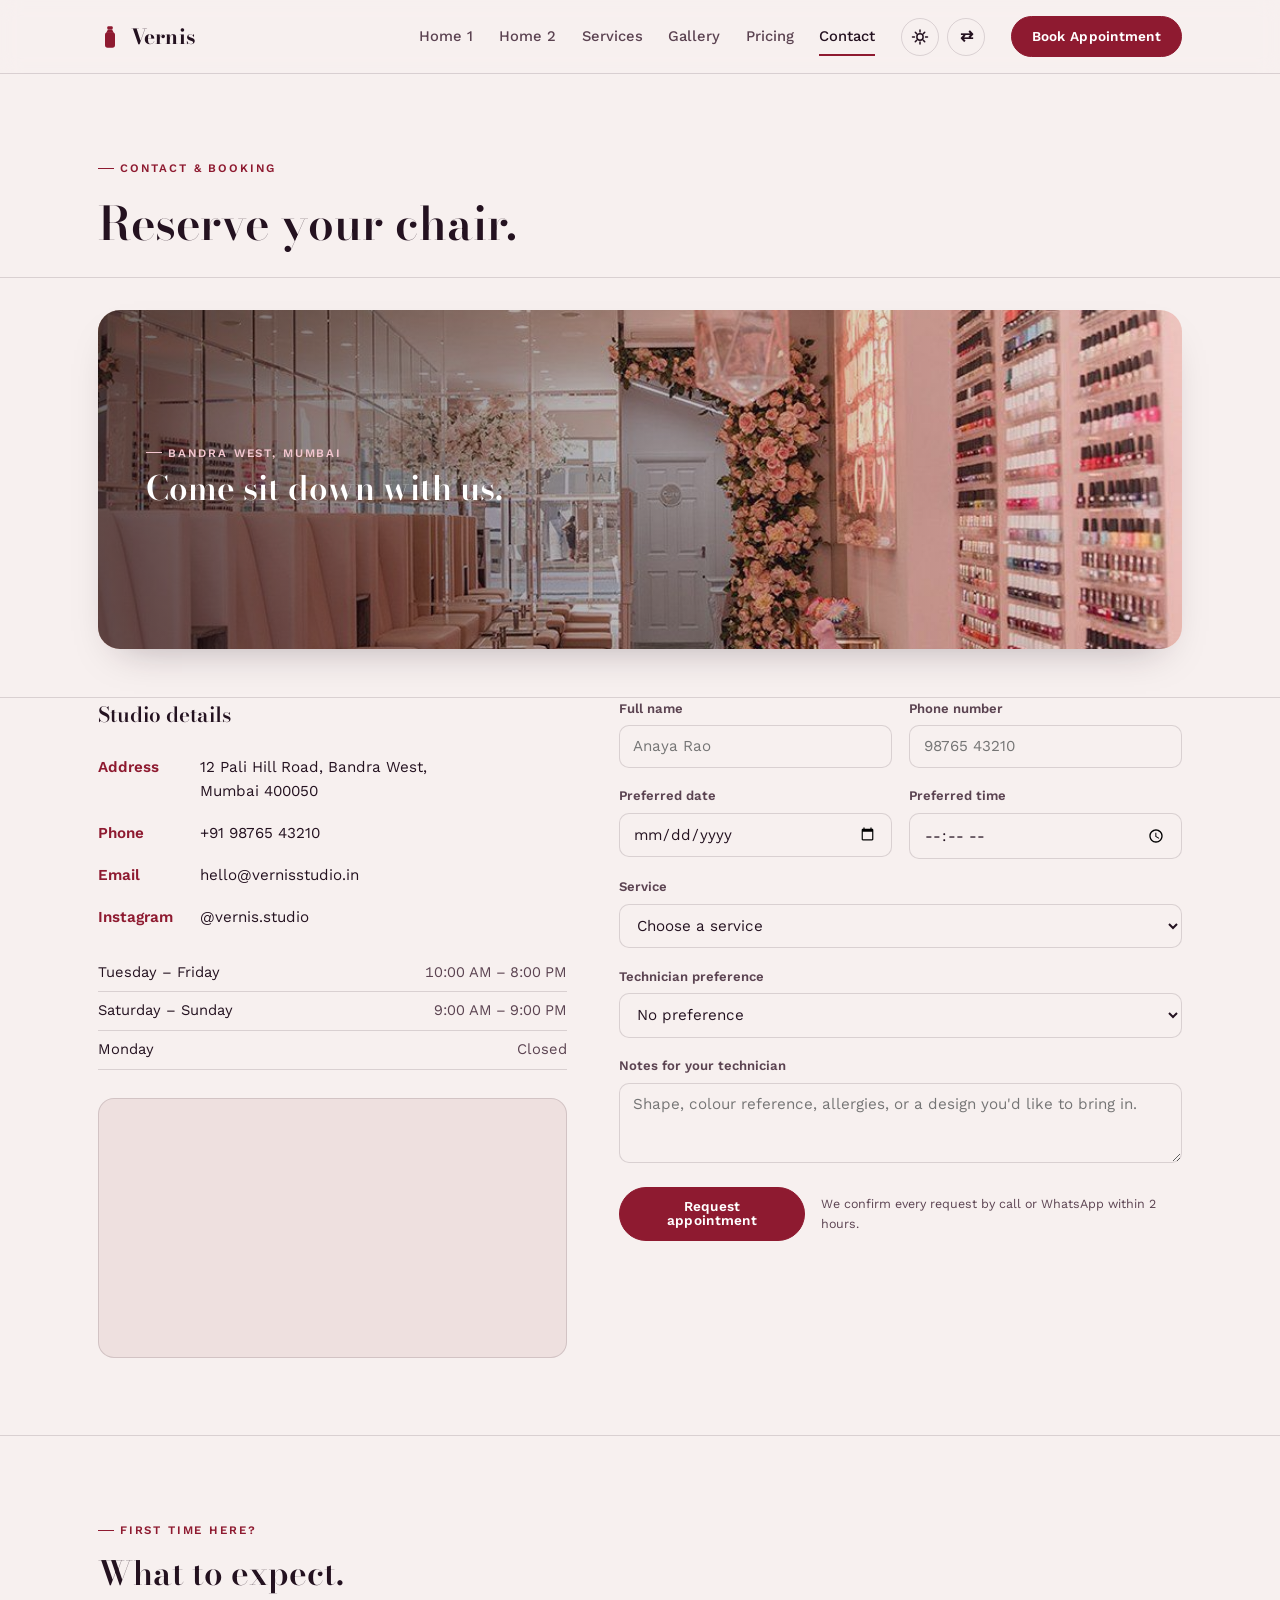
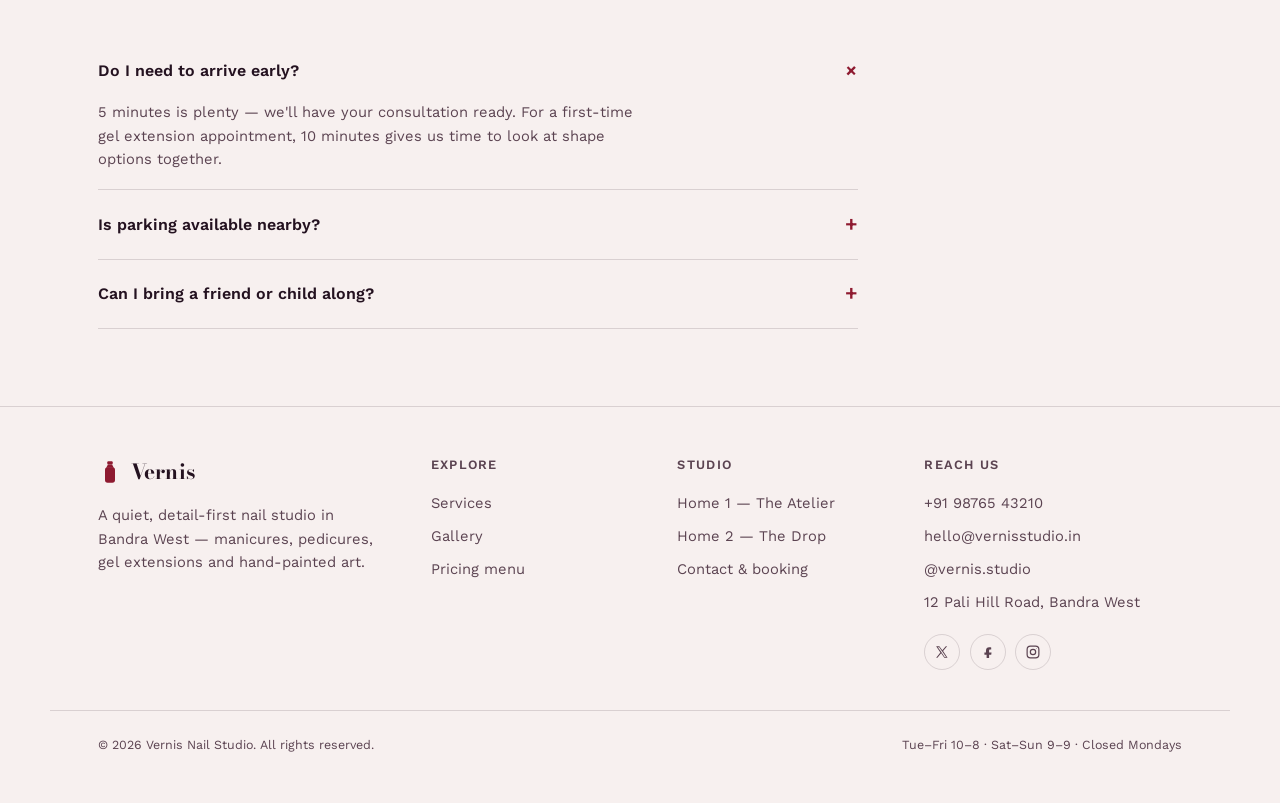
==== contact.html @ 2167922f "Initial commit: Vernis Nail Studio site" ====
<!DOCTYPE html>
<html lang="en">
<head>
<meta charset="UTF-8">
<script>(function(){try{var t=localStorage.getItem('vernis-theme');if(t==='light'||t==='dark')document.documentElement.setAttribute('data-theme',t);var d=localStorage.getItem('vernis-dir');if(d==='rtl')document.documentElement.setAttribute('dir','rtl');}catch(e){}})();</script>
<meta name="viewport" content="width=device-width, initial-scale=1.0">
<link rel="icon" type="image/svg+xml" href="assets/favicon.svg">
<link rel="icon" type="image/png" sizes="32x32" href="assets/favicon-32.png">
<link rel="icon" type="image/png" sizes="16x16" href="assets/favicon-16.png">
<link rel="apple-touch-icon" href="assets/apple-touch-icon.png">
<link rel="shortcut icon" href="assets/favicon.ico">
<title>Contact & Booking — Vernis Nail Studio</title>
<meta name="description" content="Studio address, hours and an appointment booking form for Vernis Nail Studio in Bandra West, Mumbai.">
<link rel="stylesheet" href="https://fonts.googleapis.com/css2?family=Bodoni+Moda:ital,wght@0,400..900;1,400..900&family=Work+Sans:wght@400;500;600;700&display=swap">
<link rel="stylesheet" href="assets/style.css">
</head>
<body>
<header class="nav">
  <div class="container nav-row">
    <a href="index.html" class="brand"><svg class="brand-mark" viewBox="0 0 24 24" fill="currentColor" aria-hidden="true"><rect x="9.3" y="1.3" width="5.4" height="3.3" rx="1"></rect><path d="M9.9 4.4h4.2l1.7 3.3H8.2l1.7-3.3Z"></path><rect x="7" y="7.3" width="10" height="15.4" rx="2.6"></rect></svg><span>Vernis</span></a>
    <button class="nav-toggle" id="navToggle" aria-label="Toggle menu" aria-expanded="false"><span></span></button>
    <nav class="nav-links" id="navLinks">
      <a href="index.html" data-route="home1">Home 1</a>
      <a href="home2.html" data-route="home2">Home 2</a>
      <a href="services.html" data-route="services">Services</a>
      <a href="gallery.html" data-route="gallery">Gallery</a>
      <a href="pricing.html" data-route="pricing">Pricing</a>
      <a href="contact.html" data-route="contact" aria-current="page">Contact</a>
    <div class="nav-controls">
      <button class="icon-btn" id="themeToggle" type="button" aria-label="Toggle dark mode" title="Toggle dark mode" aria-pressed="false">
        <svg class="i-sun" viewBox="0 0 24 24" fill="none" stroke="currentColor" stroke-width="2" stroke-linecap="round" stroke-linejoin="round" aria-hidden="true"><circle cx="12" cy="12" r="4.2"></circle><path d="M12 2.6v2.6M12 18.8v2.6M4.6 12H2M22 12h-2.6M5.7 5.7l1.8 1.8M16.5 16.5l1.8 1.8M18.3 5.7l-1.8 1.8M7.5 16.5l-1.8 1.8"></path></svg>
        <svg class="i-moon" viewBox="0 0 24 24" fill="currentColor" aria-hidden="true"><path d="M20.4 14.7A8.6 8.6 0 1 1 9.3 3.6a7 7 0 0 0 11.1 11.1z"></path></svg>
      </button>
      <button class="icon-btn dir-btn" id="dirToggle" type="button" aria-label="Switch to right-to-left layout" title="Switch to right-to-left layout" aria-pressed="false">
        <span aria-hidden="true">&#8644;</span>
      </button>
    </div>
      <a href="contact.html" class="cta">Book Appointment</a>
    </nav>
  </div>
</header>

<main>
<div class="block" style="padding-bottom:1rem;">
      <div class="container">
        <span class="eyebrow">Contact &amp; Booking</span>
        <h1 style="font-size:clamp(2.2rem,3.6vw,3.2rem);margin-top:.6rem;">Reserve your chair.</h1>
      </div>
    </div>
    <div class="block" style="padding-block:clamp(1.25rem,2.5vw,2rem) clamp(2rem,4vw,3rem);">
      <div class="container">
        <div class="banner-photo" style="aspect-ratio:16/5;">
          <img src="images/contact-studio.png" alt="Inside the Vernis Nail Studio treatment room" loading="eager">
          <div class="banner-copy">
            <span class="eyebrow">Bandra West, Mumbai</span>
            <h2>Come sit down with us.</h2>
          </div>
        </div>
      </div>
    </div>
    <div class="block" style="padding-top:0;">
      <div class="container contact-grid">
        <div>
          <h3 style="font-size:1.3rem;">Studio details</h3>
          <ul class="info-list">
            <li><span class="k">Address</span><span>12 Pali Hill Road, Bandra West,<br>Mumbai 400050</span></li>
            <li><span class="k">Phone</span><span>+91 98765 43210</span></li>
            <li><span class="k">Email</span><span>hello@vernisstudio.in</span></li>
            <li><span class="k">Instagram</span><span>@vernis.studio</span></li>
          </ul>
          <table class="hours-table">
            <tr><td>Tuesday – Friday</td><td>10:00 AM – 8:00 PM</td></tr>
            <tr><td>Saturday – Sunday</td><td>9:00 AM – 9:00 PM</td></tr>
            <tr><td>Monday</td><td>Closed</td></tr>
          </table>
          <div class="map-embed">
            <iframe
              src="https://www.google.com/maps?q=12+Pali+Hill+Road,+Bandra+West,+Mumbai+400050&output=embed"
              width="100%" height="100%" style="border:0;" allowfullscreen loading="lazy"
              referrerpolicy="no-referrer-when-downgrade"
              title="Vernis Nail Studio location — 12 Pali Hill Road, Bandra West, Mumbai">
            </iframe>
          </div>
        </div>

        <div>
          <form id="bookingForm" novalidate>
            <div class="form-row">
              <label>Full name<input type="text" name="name" required placeholder="Anaya Rao"></label>
              <label>Phone number<input type="tel" name="phone" required placeholder="98765 43210"></label>
            </div>
            <div class="form-row">
              <label>Preferred date<input type="date" name="date" required></label>
              <label>Preferred time<input type="time" name="time" required></label>
            </div>
            <label>Service
              <select name="service" required>
                <option value="" disabled selected>Choose a service</option>
                <optgroup label="Manicure">
                  <option>Classic Manicure — ₹499</option>
                  <option>Gel Manicure — ₹799</option>
                  <option>Luxe Spa Manicure — ₹1,199</option>
                </optgroup>
                <optgroup label="Pedicure">
                  <option>Classic Pedicure — ₹599</option>
                  <option>Gel Pedicure — ₹899</option>
                  <option>Luxe Spa Pedicure — ₹1,399</option>
                </optgroup>
                <optgroup label="Gel Extensions">
                  <option>Full Set Extensions — ₹1,999</option>
                  <option>Infill / Rebalance — ₹1,299</option>
                </optgroup>
                <optgroup label="Nail Art">
                  <option>Chrome / Cat-Eye Finish — from ₹599</option>
                  <option>Full Custom Art Set — from ₹1,499</option>
                </optgroup>
              </select>
            </label>
            <label>Technician preference
              <select name="technician">
                <option value="">No preference</option>
                <option>Anjali R. — Senior Technician</option>
                <option>Fatima S. — Nail Art Specialist</option>
                <option>Kavya N. — Manicure &amp; Pedicure Lead</option>
              </select>
            </label>
            <label>Notes for your technician
              <textarea name="notes" placeholder="Shape, colour reference, allergies, or a design you'd like to bring in."></textarea>
            </label>
            <div class="submit-row">
              <button type="submit" class="cta">Request appointment</button>
              <span class="form-note">We confirm every request by call or WhatsApp within 2 hours.</span>
            </div>
          </form>

          <div class="confirm" id="confirmBox" style="display:none;">
            <div class="icon-pill">✓</div>
            <h3 id="confirmTitle">Request received.</h3>
            <p id="confirmBody"></p>
            <a href="#" class="cta ghost" id="bookAnother">Book another appointment</a>
          </div>
        </div>
      </div>
    </div>

    <div class="block">
      <div class="container">
        <div class="section-head">
          <div>
            <span class="eyebrow">First time here?</span>
            <h2>What to expect.</h2>
          </div>
        </div>
        <div class="faq">
          <details class="faq-item" open>
            <summary>Do I need to arrive early?</summary>
            <p>5 minutes is plenty — we'll have your consultation ready. For a first-time gel extension appointment, 10 minutes gives us time to look at shape options together.</p>
          </details>
          <details class="faq-item">
            <summary>Is parking available nearby?</summary>
            <p>Metered street parking on Pali Hill Road, plus a paid lot two minutes' walk away on Waroda Road.</p>
          </details>
          <details class="faq-item">
            <summary>Can I bring a friend or child along?</summary>
            <p>Of course — our waiting area has seating and chai on the house while you wait.</p>
          </details>
        </div>
      </div>
    </div>
</main>

<footer>
  <div class="container foot-grid">
    <div>
      <a href="index.html" class="brand"><svg class="brand-mark" viewBox="0 0 24 24" fill="currentColor" aria-hidden="true"><rect x="9.3" y="1.3" width="5.4" height="3.3" rx="1"></rect><path d="M9.9 4.4h4.2l1.7 3.3H8.2l1.7-3.3Z"></path><rect x="7" y="7.3" width="10" height="15.4" rx="2.6"></rect></svg><span>Vernis</span></a>
      <p style="margin-top:1rem;color:var(--ink-soft);font-size:.92rem;max-width:32ch;">A quiet, detail-first nail studio in Bandra West — manicures, pedicures, gel extensions and hand-painted art.</p>
    </div>
    <div>
      <h4>Explore</h4>
      <ul class="foot-links">
        <li><a href="services.html">Services</a></li>
        <li><a href="gallery.html">Gallery</a></li>
        <li><a href="pricing.html">Pricing menu</a></li>
      </ul>
    </div>
    <div>
      <h4>Studio</h4>
      <ul class="foot-links">
        <li><a href="index.html">Home 1 — The Atelier</a></li>
        <li><a href="home2.html">Home 2 — The Drop</a></li>
        <li><a href="contact.html">Contact &amp; booking</a></li>
      </ul>
    </div>
    <div>
      <h4>Reach us</h4>
      <ul class="foot-links">
        <li>+91 98765 43210</li>
        <li>hello@vernisstudio.in</li>
        <li>@vernis.studio</li>
        <li>12 Pali Hill Road, Bandra West</li>
      </ul>
      <div class="social-row">
        <a href="https://x.com" class="social-btn" aria-label="X (Twitter)" target="_blank" rel="noopener">
          <svg viewBox="0 0 24 24" fill="currentColor" aria-hidden="true"><path d="M13.63 10.5 19.7 3.5h-1.98l-5.24 6.05L8.02 3.5H3.2l6.35 9.26L3.2 20.5h1.98l5.6-6.47 4.7 6.47h4.82l-6.67-9.99Zm-1.98 2.29-.65-.92L5.7 4.9h2.1l4.15 5.86.65.92 5.5 7.77h-2.1l-4.35-6.16Z"></path></svg>
        </a>
        <a href="https://facebook.com" class="social-btn" aria-label="Facebook" target="_blank" rel="noopener">
          <svg viewBox="0 0 24 24" fill="currentColor" aria-hidden="true"><path d="M14.8 8.4h2V5.1c-.35-.05-1.55-.15-2.95-.15-2.92 0-4.92 1.78-4.92 5.06v2.6H6.6v3.7h3.33V21h3.72v-4.69h3.18l.5-3.7h-3.68v-2.24c0-1.07.29-1.97 1.13-1.97Z"></path></svg>
        </a>
        <a href="https://instagram.com" class="social-btn" aria-label="Instagram" target="_blank" rel="noopener">
          <svg viewBox="0 0 24 24" fill="none" stroke="currentColor" stroke-width="1.8" stroke-linecap="round" stroke-linejoin="round" aria-hidden="true"><rect x="3.2" y="3.2" width="17.6" height="17.6" rx="5"></rect><circle cx="12" cy="12" r="4"></circle><circle cx="17.1" cy="6.9" r=".6" fill="currentColor" stroke="none"></circle></svg>
        </a>
      </div>
    </div>
  </div>
  <div class="container foot-bottom">
    <span>© 2026 Vernis Nail Studio. All rights reserved.</span>
    <span>Tue–Fri 10–8 · Sat–Sun 9–9 · Closed Mondays</span>
  </div>
</footer>

<script src="assets/script.js"></script>
</body>
</html>
---- assets/style.css ----
:root{
    --ink:#241220;
    --ink-soft:#5B4351;
    --porcelain:#F7F0EF;
    --shell:#EEE0DF;
    --shell-2:#E3CFCE;
    --lacquer:#8E1A30;
    --lacquer-deep:#63101F;
    --bloom:#E85A4A;
    --gold:#A9813F;
    --chrome-a:#DBD9E4;
    --chrome-b:#9A9BB0;
    --line:rgba(36,18,32,.14);
    --shadow:0 18px 40px -22px rgba(36,18,32,.35);

    --font-display:'Bodoni Moda', Georgia, 'Times New Roman', serif;
    --font-body:'Work Sans', -apple-system, 'Segoe UI', sans-serif;
  }
  @media (prefers-color-scheme: dark){
    :root:not([data-theme="light"]){
      --ink:#F5EAE7;
      --ink-soft:#D3B9C4;
      --porcelain:#1B1015;
      --shell:#2A1820;
      --shell-2:#33202A;
      --lacquer:#E2536B;
      --lacquer-deep:#B23A50;
      --bloom:#FF8A76;
      --gold:#D3B676;
      --chrome-a:#4A4656;
      --chrome-b:#716C82;
      --line:rgba(245,234,231,.16);
      --shadow:0 18px 44px -20px rgba(0,0,0,.6);
    }
  }
  :root[data-theme="dark"]{
    --ink:#F5EAE7;
    --ink-soft:#D3B9C4;
    --porcelain:#1B1015;
    --shell:#2A1820;
    --shell-2:#33202A;
    --lacquer:#E2536B;
    --lacquer-deep:#B23A50;
    --bloom:#FF8A76;
    --gold:#D3B676;
    --chrome-a:#4A4656;
    --chrome-b:#716C82;
    --line:rgba(245,234,231,.16);
    --shadow:0 18px 44px -20px rgba(0,0,0,.6);
  }

  *{box-sizing:border-box;}
  html{scroll-behavior:smooth;}
  @media (prefers-reduced-motion:reduce){html{scroll-behavior:auto;}}
  @keyframes fadeUp{from{opacity:0;transform:translateY(22px);}to{opacity:1;transform:translateY(0);}}
  @keyframes scaleIn{from{opacity:0;transform:scale(.95);}to{opacity:1;transform:scale(1);}}
  @keyframes fadeIn{from{opacity:0;}to{opacity:1;}}
  body{
    margin:0;
    background:var(--porcelain);
    color:var(--ink);
    font-family:var(--font-body);
    font-size:16px;
    line-height:1.6;
    -webkit-font-smoothing:antialiased;
  }
  img{max-width:100%;display:block;}
  a{color:inherit;text-decoration:none;}
  h1,h2,h3,h4{font-family:var(--font-display);font-weight:600;margin:0;text-wrap:balance;color:var(--ink);}
  p{margin:0;}
  ul{margin:0;padding:0;list-style:none;}
  button{font-family:inherit;cursor:pointer;}
  @media (prefers-reduced-motion:reduce){
    *{animation-duration:.001ms !important;animation-iteration-count:1 !important;transition-duration:.001ms !important;}
  }
  :focus-visible{outline:2px solid var(--lacquer);outline-offset:3px;border-radius:2px;}

  .container{max-width:1180px;margin-inline:auto;padding-inline:clamp(1.25rem,4vw,3rem);}
  .eyebrow{
    font-size:.72rem;font-weight:600;letter-spacing:.16em;text-transform:uppercase;
    color:var(--lacquer);display:inline-flex;align-items:center;gap:.5em;
  }
  .eyebrow::before{content:"";width:1.4em;height:1px;background:var(--lacquer);display:inline-block;}

  /* ---------- Nav ---------- */
  .nav{
    position:sticky;top:0;z-index:50;
    background:color-mix(in srgb, var(--porcelain) 88%, transparent);
    backdrop-filter:blur(10px);
    border-bottom:1px solid var(--line);
    transition:box-shadow .3s ease;
  }
  .nav.scrolled{box-shadow:0 14px 32px -22px rgba(0,0,0,.4);}
  .nav-row{display:flex;align-items:center;gap:1rem;padding-block:1rem;}
  .brand{display:flex;align-items:center;gap:.55rem;font-family:var(--font-display);font-size:1.3rem;font-weight:700;letter-spacing:.01em;margin-inline-end:auto;}
  .brand em{font-style:italic;color:var(--lacquer);}
  .brand-mark{width:24px;height:24px;flex:none;color:var(--lacquer);}
  .nav-links{display:flex;align-items:center;gap:clamp(1rem,2vw,2rem);}
  .nav-links a{
    font-size:.92rem;font-weight:500;color:var(--ink-soft);padding:.35rem 0;position:relative;white-space:nowrap;
  }
  .nav-links a::after{
    content:"";position:absolute;left:0;right:0;bottom:-2px;height:2px;background:var(--lacquer);
    transform:scaleX(0);transform-origin:left;transition:transform .2s ease;
  }
  .nav-links a:hover::after,.nav-links a[aria-current="page"]::after{transform:scaleX(1);}
  .nav-links a[aria-current="page"]{color:var(--ink);}
  .cta{
    display:inline-flex;align-items:center;justify-content:center;line-height:1;
    background:var(--lacquer);color:#fff;padding:.8rem 1.25rem;border-radius:999px;
    font-size:.85rem;font-weight:600;letter-spacing:.02em;border:1px solid var(--lacquer);
    transition:background .18s ease, transform .18s ease;
  }
  .cta:hover{background:var(--lacquer-deep);transform:translateY(-1px);}
  .cta:active{transform:translateY(0) scale(.97);}
  .cta.ghost{background:transparent;color:var(--lacquer);}
  .cta.ghost:hover{background:var(--lacquer);color:#fff;}
  .nav-links a.cta{color:#fff;padding:.8rem 1.25rem;font-size:.85rem;font-weight:600;}
  .nav-links a.cta:hover{color:#fff;}
  /* ---------- Theme + direction controls ---------- */
  .nav-controls{display:flex;align-items:center;gap:.5rem;}
  .icon-btn{
    display:flex;align-items:center;justify-content:center;flex:none;
    width:38px;height:38px;border-radius:50%;border:1px solid var(--line);
    background:transparent;color:var(--ink);cursor:pointer;
    transition:background .18s ease,border-color .18s ease,color .18s ease;
  }
  .icon-btn:hover{background:var(--shell);border-color:var(--lacquer);color:var(--lacquer);}
  .icon-btn svg{width:18px;height:18px;transition:transform .4s cubic-bezier(.34,1.56,.64,1);}
  .icon-btn:hover svg{transform:rotate(16deg) scale(1.08);}
  .icon-btn .i-moon{display:none;}
  :root[data-theme="dark"] .icon-btn .i-sun{display:none;}
  :root[data-theme="dark"] .icon-btn .i-moon{display:block;}
  @media (prefers-color-scheme: dark){
    :root:not([data-theme="light"]) .icon-btn .i-sun{display:none;}
    :root:not([data-theme="light"]) .icon-btn .i-moon{display:block;}
  }
  .dir-btn{font-family:var(--font-body);font-weight:700;font-size:1rem;line-height:1;}
  .dir-btn span{display:inline-block;transform:translateY(-1px);transition:transform .45s cubic-bezier(.34,1.56,.64,1);}
  .dir-btn:hover span{transform:translateY(-1px) rotate(180deg);}

  .nav-toggle{display:none;background:none;border:1px solid var(--line);border-radius:8px;width:40px;height:40px;align-items:center;justify-content:center;}
  .nav-toggle span,.nav-toggle span::before,.nav-toggle span::after{
    content:"";display:block;width:18px;height:2px;background:var(--ink);position:relative;
  }
  .nav-toggle span::before{position:absolute;top:-6px;}
  .nav-toggle span::after{position:absolute;top:6px;}

  @media (max-width:860px){
    .nav-links{
      position:absolute;top:100%;left:0;right:0;background:var(--porcelain);
      border-bottom:1px solid var(--line);flex-direction:column;align-items:flex-start;
      padding:1rem clamp(1.25rem,4vw,3rem) 1.5rem;gap:.9rem;display:none;
    }
    .nav-links.open{display:flex;}
    .nav-links .cta{
      margin-top:1.1rem;width:100%;justify-content:center;padding-block:.85rem;
    }
    .nav-toggle{display:flex;}
  }

  .block{padding-block:clamp(3rem,6vw,5.5rem);}
  .block + .block{border-top:1px solid var(--line);}

  /* ---------- Nail swatch motif ---------- */
  .nail{
    width:64px;height:90px;border-radius:50% 50% 46% 46% / 62% 62% 28% 28%;
    box-shadow:var(--shadow);position:relative;flex:none;overflow:hidden;
    border:1px solid rgba(0,0,0,.06);
  }
  .nail::after{ /* gloss */
    content:"";position:absolute;inset:0;
    background:linear-gradient(115deg, rgba(255,255,255,.55) 0%, rgba(255,255,255,0) 26%);
    mix-blend-mode:screen;
  }
  .nail.-lg{width:104px;height:148px;}
  .nail.solid-lacquer{background:linear-gradient(160deg,var(--lacquer),var(--lacquer-deep));}
  .nail.nude{background:linear-gradient(160deg,#EAD3C6,#DCB9A8);}
  .nail.french{background:linear-gradient(180deg,#F3E4DA 0 72%, #fff 72% 78%, #f7f3ef 78%);}
  .nail.ombre-coral{background:linear-gradient(200deg,#FBD4B0 0%, var(--bloom) 55%, #C23B2E 100%);}
  .nail.chrome{background:linear-gradient(135deg,var(--chrome-a),#fff 45%, var(--chrome-b) 60%, var(--chrome-a));}
  .nail.cateye{background:radial-gradient(120px 60px at 30% 20%, rgba(255,255,255,.65), transparent 60%), linear-gradient(160deg,#3C1730,#1E0C1A);}
  .nail.dot{background-color:#F6ECE6;background-image:radial-gradient(currentColor 18%, transparent 20%);background-size:14px 14px;color:var(--lacquer);}
  .nail.marble{background:
      radial-gradient(120% 90% at 20% 10%, rgba(255,255,255,.5), transparent 40%),
      conic-gradient(from 200deg at 40% 60%, #3a1220, #7a1f30, #d9c79a, #3a1220);}
  .nail.negative{background:linear-gradient(90deg,#F6ECE6 0 55%, transparent 55% 58%, var(--lacquer) 58% 61%, #F6ECE6 61%);}
  .nail.holo{background:conic-gradient(from 90deg, #f7c6d9, #c9e7ff, #d8f7d0, #fff3c4, #f2c9f7, #f7c6d9);}
  .nail.gold-tip{background:linear-gradient(180deg,#F1DFD3 0 74%, var(--gold) 74% 82%, #ECD9A9 82%);}
  .swatch-cap{font-size:.72rem;color:var(--ink-soft);text-align:center;margin-top:.6rem;}

  .fan{display:flex;align-items:flex-end;}
  .fan .nail{margin-left:-30px;transition:transform .25s ease;}
  .fan .nail:first-child{margin-left:0;}
  .fan .nail:nth-child(1){transform:rotate(-18deg) translateY(6px);}
  .fan .nail:nth-child(2){transform:rotate(-9deg) translateY(-4px);}
  .fan .nail:nth-child(3){transform:rotate(0deg) translateY(-10px);z-index:2;}
  .fan .nail:nth-child(4){transform:rotate(9deg) translateY(-4px);}
  .fan .nail:nth-child(5){transform:rotate(18deg) translateY(6px);}
  .fan .nail:nth-child(6){transform:rotate(27deg) translateY(16px);}
  .fan:hover .nail{transform:translateY(-6px) rotate(0deg);}

  /* ---------- Hero ---------- */
  .hero{display:grid;grid-template-columns:1.1fr 1fr;gap:clamp(2rem,4vw,4rem);align-items:center;padding-block:clamp(3rem,7vw,6rem);}
  .hero h1{font-size:clamp(2.6rem,4.4vw,4.4rem);line-height:1.04;}
  .hero h1 em{font-style:italic;color:var(--lacquer);}
  .hero-sub{margin-top:1.2rem;max-width:46ch;color:var(--ink-soft);font-size:1.08rem;}
  .hero-actions{display:flex;gap:1rem;margin-top:2rem;flex-wrap:wrap;}
  .hero-visual{display:flex;justify-content:center;padding:2rem;}
  @media (max-width:940px){.hero{grid-template-columns:1fr;}.hero-visual{order:-1;padding-top:0;}}

  /* ---------- Hero entrance ---------- */
  .hero .eyebrow,.hero .badge-drop{animation:fadeUp .6s .04s cubic-bezier(.16,.8,.3,1) both;}
  .hero h1{animation:fadeUp .7s .12s cubic-bezier(.16,.8,.3,1) both;}
  .hero .hero-sub{animation:fadeUp .7s .2s cubic-bezier(.16,.8,.3,1) both;}
  .hero .hero-actions{animation:fadeUp .7s .28s cubic-bezier(.16,.8,.3,1) both;}
  .hero .tag-row{animation:fadeUp .7s .32s cubic-bezier(.16,.8,.3,1) both;}
  .hero .stat-row{animation:fadeUp .7s .36s cubic-bezier(.16,.8,.3,1) both;}
  .hero-visual{animation:scaleIn .8s .16s cubic-bezier(.16,.8,.3,1) both;}

  .stat-row{display:grid;grid-template-columns:repeat(auto-fit,minmax(150px,1fr));gap:1.5rem;margin-top:3rem;padding-top:2.5rem;border-top:1px solid var(--line);}
  .stat b{display:block;font-family:var(--font-display);font-size:2rem;color:var(--lacquer);}
  .stat span{font-size:.85rem;color:var(--ink-soft);}

  /* ---------- Cards / grids ---------- */
  .grid{display:grid;gap:1.5rem;}
  .grid.cols-4{grid-template-columns:repeat(4,1fr);}
  .grid.cols-3{grid-template-columns:repeat(3,1fr);}
  .grid.cols-2{grid-template-columns:repeat(2,1fr);}
  @media (max-width:940px){.grid.cols-4{grid-template-columns:repeat(2,1fr);}.grid.cols-3{grid-template-columns:repeat(2,1fr);}}
  @media (max-width:600px){.grid.cols-4,.grid.cols-3,.grid.cols-2{grid-template-columns:1fr;}}

  .card{background:var(--shell);border:1px solid var(--line);border-radius:18px;padding:1.75rem;height:100%;transition:transform .35s cubic-bezier(.16,.8,.3,1),box-shadow .35s ease,border-color .35s ease;}
  .card:hover{transform:translateY(-6px);box-shadow:var(--shadow);border-color:color-mix(in srgb, var(--lacquer) 40%, var(--line));}
  .service-card{cursor:pointer;}
  .card-more{display:inline-block;margin-top:.7rem;font-size:.82rem;font-weight:600;color:var(--lacquer);opacity:0;transform:translateX(-4px);transition:opacity .25s ease,transform .25s ease;}
  [dir="rtl"] .card-more{transform:translateX(4px);}
  .service-card:hover .card-more,.service-card:focus-visible .card-more{opacity:1;transform:translateX(0);}
  .card h3{font-size:1.2rem;margin-bottom:.5rem;}
  .card p{color:var(--ink-soft);font-size:.94rem;}
  .icon-pill{width:46px;height:46px;border-radius:50%;background:var(--porcelain);border:1px solid var(--line);display:flex;align-items:center;justify-content:center;margin-bottom:1rem;font-family:var(--font-display);font-style:italic;color:var(--lacquer);}

  .section-head{display:flex;justify-content:space-between;align-items:flex-end;gap:1.5rem;margin-bottom:2.25rem;flex-wrap:wrap;}
  .section-head h2{font-size:clamp(1.8rem,2.6vw,2.6rem);margin-top:.5rem;}
  .section-head p{color:var(--ink-soft);max-width:42ch;}

  /* ---------- Gallery ---------- */
  .gallery-card{background:var(--shell);border:1px solid var(--line);border-radius:18px;padding:1.5rem;display:flex;flex-direction:column;align-items:center;text-align:center;transition:transform .35s cubic-bezier(.16,.8,.3,1),box-shadow .35s ease,border-color .35s ease;}
  .gallery-card:hover{transform:translateY(-6px);box-shadow:var(--shadow);border-color:color-mix(in srgb, var(--lacquer) 40%, var(--line));}
  .gallery-card .nail{margin-bottom:.25rem;}
  .gallery-card h4{font-size:1rem;margin-top:.9rem;}
  .gallery-card .tech{font-size:.78rem;color:var(--ink-soft);margin-top:.2rem;}

  /* ---------- Menu / pricing ---------- */
  .menu-cat{margin-bottom:2.75rem;}
  .menu-cat h3{font-size:1.35rem;display:flex;align-items:center;gap:.7rem;margin-bottom:1.1rem;}
  .menu-cat h3::after{content:"";flex:1;height:1px;background:var(--line);}
  .menu-row{display:flex;align-items:baseline;gap:.6rem;padding:.65rem 0;border-bottom:1px dashed var(--line);}
  .menu-row .name{font-weight:600;}
  .menu-row .desc{color:var(--ink-soft);font-size:.86rem;display:block;margin-top:.15rem;}
  .menu-row .leader{flex:1;border-bottom:1px dotted var(--ink-soft);opacity:.5;transform:translateY(-4px);min-width:1rem;}
  .menu-row .price{font-variant-numeric:tabular-nums;font-weight:700;color:var(--lacquer);white-space:nowrap;}
  .menu-row .dur{font-size:.78rem;color:var(--ink-soft);white-space:nowrap;}

  /* ---------- Contact ---------- */
  .contact-grid{display:grid;grid-template-columns:1fr 1.2fr;gap:clamp(2rem,4vw,3.5rem);}
  @media (max-width:900px){.contact-grid{grid-template-columns:1fr;}}
  .info-list{display:flex;flex-direction:column;gap:1.1rem;margin-top:1.5rem;}
  .info-list li{display:flex;gap:.9rem;font-size:.95rem;}
  .info-list .k{color:var(--lacquer);font-weight:600;min-width:5.5rem;}
  .hours-table{width:100%;border-collapse:collapse;margin-top:1.5rem;font-size:.92rem;}
  .hours-table td{padding:.45rem 0;border-bottom:1px solid var(--line);}
  .hours-table td:last-child{text-align:right;font-variant-numeric:tabular-nums;color:var(--ink-soft);}
  .map-embed{
    margin-top:1.75rem;border-radius:16px;border:1px solid var(--line);height:260px;
    overflow:hidden;background:var(--shell);
  }
  .map-embed iframe{display:block;filter:saturate(.92);}
  @media (prefers-color-scheme: dark){
    :root:not([data-theme="light"]) .map-embed iframe{filter:saturate(.85) invert(.92) hue-rotate(180deg) contrast(.9);}
  }
  :root[data-theme="dark"] .map-embed iframe{filter:saturate(.85) invert(.92) hue-rotate(180deg) contrast(.9);}

  form{display:flex;flex-direction:column;gap:1.1rem;}
  .form-row{display:grid;grid-template-columns:1fr 1fr;gap:1.1rem;}
  @media (max-width:520px){.form-row{grid-template-columns:1fr;}}
  label{font-size:.82rem;font-weight:600;color:var(--ink-soft);display:flex;flex-direction:column;gap:.4rem;}
  input,select,textarea{
    font-family:var(--font-body);font-size:.95rem;padding:.7rem .85rem;border-radius:10px;
    border:1px solid var(--line);background:var(--porcelain);color:var(--ink);
  }
  textarea{resize:vertical;min-height:80px;}
  input:focus,select:focus,textarea:focus{outline:none;border-color:var(--lacquer);box-shadow:0 0 0 3px color-mix(in srgb, var(--lacquer) 18%, transparent);}
  .submit-row{display:flex;align-items:center;gap:1rem;margin-top:.4rem;}
  .form-note{font-size:.78rem;color:var(--ink-soft);}
  .confirm{
    background:var(--shell);border:1px solid var(--line);border-radius:16px;padding:2rem;
  }
  .confirm .icon-pill{background:var(--lacquer);color:#fff;}
  .confirm h3{margin-bottom:.6rem;}
  .confirm p{color:var(--ink-soft);margin-bottom:1.25rem;}

  /* ---------- Footer ---------- */
  footer{border-top:1px solid var(--line);padding-block:3rem;}
  .foot-grid{display:grid;grid-template-columns:1.4fr 1fr 1fr 1.2fr;gap:2rem;}
  @media (max-width:800px){.foot-grid{grid-template-columns:1fr 1fr;}}
  .foot-grid h4{font-family:var(--font-body);font-size:.8rem;letter-spacing:.1em;text-transform:uppercase;color:var(--ink-soft);margin-bottom:1rem;}
  .foot-grid a,.foot-grid li{font-size:.92rem;color:var(--ink-soft);}
  .foot-grid .brand{font-size:1.3rem;color:var(--ink);}
  .foot-links{display:flex;flex-direction:column;gap:.6rem;}
  .foot-bottom{margin-top:2.5rem;padding-top:1.5rem;border-top:1px solid var(--line);display:flex;justify-content:space-between;flex-wrap:wrap;gap:.8rem;font-size:.78rem;color:var(--ink-soft);}

  .social-row{display:flex;align-items:center;gap:.6rem;margin-top:1.2rem;}
  .social-btn{
    display:flex;align-items:center;justify-content:center;flex:none;
    width:36px;height:36px;border-radius:50%;border:1px solid var(--line);
    color:var(--ink-soft);background:transparent;
    transition:background .18s ease,border-color .18s ease,color .18s ease,transform .18s ease;
  }
  .social-btn svg{width:16px;height:16px;}
  .social-btn:hover{background:var(--lacquer);border-color:var(--lacquer);color:#fff;transform:translateY(-2px);}

  .tag-row{display:flex;flex-wrap:wrap;gap:.6rem;margin-top:1.5rem;}
  .tag{border:1px solid var(--line);border-radius:999px;padding:.4rem .9rem;font-size:.8rem;color:var(--ink-soft);}

  .badge-drop{
    display:inline-flex;align-items:center;gap:.5rem;background:var(--lacquer);color:#fff;
    border-radius:999px;padding:.4rem 1rem;font-size:.78rem;font-weight:600;letter-spacing:.03em;margin-bottom:1.2rem;
  }
  .quote{font-family:var(--font-display);font-style:italic;font-size:1.4rem;line-height:1.4;max-width:34ch;}
  .quote-name{margin-top:1rem;font-family:var(--font-body);font-style:normal;font-size:.85rem;color:var(--ink-soft);}

  /* ---------- Photo frames ---------- */
  .frame{border-radius:22px;overflow:hidden;box-shadow:var(--shadow);border:1px solid var(--line);}
  .frame img{width:100%;height:100%;object-fit:cover;}
  .hero-photo{aspect-ratio:6/5;}
  .service-photo{aspect-ratio:4/3;margin-bottom:1.1rem;}
  .service-photo img{transition:transform .35s ease;}
  .card:hover .service-photo img{transform:scale(1.045);}
  .banner-photo{position:relative;border-radius:22px;overflow:hidden;box-shadow:var(--shadow);}
  .banner-photo img{width:100%;height:100%;object-fit:cover;display:block;}
  .banner-photo .banner-copy{
    position:absolute;inset:0;display:flex;flex-direction:column;justify-content:center;
    padding:clamp(1.5rem,4vw,3rem);background:linear-gradient(90deg, rgba(20,10,15,.62) 0%, rgba(20,10,15,.15) 65%, transparent 100%);
  }
  .banner-photo .banner-copy h2{color:#fff;font-size:clamp(1.6rem,2.6vw,2.4rem);max-width:20ch;}
  .banner-photo .banner-copy p{color:rgba(255,255,255,.85);margin-top:.6rem;max-width:34ch;}
  .banner-photo .banner-copy .eyebrow{color:#f2c6cf;}
  .banner-photo .banner-copy .eyebrow::before{background:#f2c6cf;}

  /* ---------- Gallery photo tiles ---------- */
  .gallery-card .photo{aspect-ratio:1/1;border-radius:14px;overflow:hidden;margin-bottom:.25rem;width:100%;}
  .gallery-card .photo img{width:100%;height:100%;object-fit:cover;transition:transform .3s ease;}
  .gallery-card:hover .photo img{transform:scale(1.06);}

  /* ---------- Filter tabs (gallery) ---------- */
  .filter-tabs{display:flex;flex-wrap:wrap;gap:.6rem;margin-bottom:2.25rem;}
  .filter-tab{
    border:1px solid var(--line);background:var(--porcelain);color:var(--ink-soft);
    padding:.55rem 1.1rem;border-radius:999px;font-size:.85rem;font-weight:600;transition:background .15s ease, color .15s ease, border-color .15s ease;
  }
  .filter-tab:hover{border-color:var(--lacquer);color:var(--ink);}
  .filter-tab.active{background:var(--lacquer);border-color:var(--lacquer);color:#fff;}
  .gallery-card[hidden]{display:none;}

  /* ---------- Process steps ---------- */
  .steps{display:grid;grid-template-columns:repeat(4,1fr);gap:1.5rem;counter-reset:step;}
  @media (max-width:900px){.steps{grid-template-columns:repeat(2,1fr);}}
  @media (max-width:560px){.steps{grid-template-columns:1fr;}}
  .step{position:relative;padding-top:2.75rem;}
  .step::before{
    counter-increment:step;content:counter(step, decimal-leading-zero);
    font-family:var(--font-display);font-style:italic;font-size:1.6rem;color:var(--lacquer);
    position:absolute;top:0;left:0;
  }
  .step h4{font-size:1.05rem;margin-bottom:.4rem;}
  .step p{color:var(--ink-soft);font-size:.9rem;}
  .step:not(:last-child)::after{
    content:"";position:absolute;top:.9rem;left:3.2rem;right:-.75rem;height:1px;background:var(--line);
  }
  @media (max-width:900px){.step:not(:last-child)::after{display:none;}}

  /* ---------- Team ---------- */
  .team-card{text-align:center;}
  .team-photo{width:132px;height:132px;border-radius:50%;overflow:hidden;margin:0 auto 1.1rem;box-shadow:var(--shadow);border:3px solid var(--porcelain);transition:transform .35s ease;}
  .team-photo img{width:100%;height:100%;object-fit:cover;transition:transform .45s ease;}
  .team-card:hover .team-photo{transform:translateY(-4px);}
  .team-card:hover .team-photo img{transform:scale(1.08);}
  .team-card h4{font-size:1.05rem;}
  .team-card .role{color:var(--lacquer);font-size:.78rem;font-weight:600;text-transform:uppercase;letter-spacing:.08em;margin-top:.2rem;}
  .team-card p{color:var(--ink-soft);font-size:.88rem;margin-top:.6rem;}

  /* ---------- FAQ ---------- */
  .faq{max-width:760px;}
  .faq-item{border-bottom:1px solid var(--line);padding-block:1.1rem;}
  .faq-item summary{
    cursor:pointer;font-weight:600;font-size:1rem;display:flex;justify-content:space-between;
    align-items:center;gap:1rem;list-style:none;
  }
  .faq-item summary::-webkit-details-marker{display:none;}
  .faq-item summary::after{content:"+";font-size:1.3rem;color:var(--lacquer);flex:none;transition:transform .2s ease;}
  .faq-item[open] summary::after{transform:rotate(45deg);}
  .faq-item p{color:var(--ink-soft);margin-top:.85rem;font-size:.92rem;max-width:60ch;}

  /* ---------- Instagram strip ---------- */
  .insta-strip{display:grid;grid-template-columns:repeat(6,1fr);gap:.75rem;}
  @media (max-width:860px){.insta-strip{grid-template-columns:repeat(3,1fr);}}
  .insta-tile{aspect-ratio:1/1;border-radius:12px;overflow:hidden;position:relative;}
  .insta-tile img{width:100%;height:100%;object-fit:cover;transition:transform .3s ease;}
  .insta-tile:hover img{transform:scale(1.08);}

  /* ---------- Newsletter ---------- */
  .newsletter{display:flex;flex-direction:row;align-items:flex-start;gap:.75rem;flex-wrap:wrap;margin-top:1.5rem;}
  .newsletter-field{display:flex;flex-direction:column;flex:1 1 220px;min-width:0;}
  .newsletter-field input{width:100%;text-align:center;}
  .newsletter-field .form-note{margin-top:.6rem;}
  .newsletter .cta{flex:none;border:none;}

  /* ---------- Package cards (pricing) ---------- */
  .package-card{position:relative;border:1px solid var(--line);border-radius:18px;padding:2rem;background:var(--porcelain);transition:transform .35s cubic-bezier(.16,.8,.3,1),box-shadow .35s ease;}
  .package-card:hover{transform:translateY(-6px);box-shadow:var(--shadow);}
  .package-card.featured:hover{transform:translateY(-8px);}
  .package-card.featured{border-color:var(--lacquer);box-shadow:var(--shadow);}
  .package-card .tag-best{position:absolute;top:-.7rem;right:1.5rem;background:var(--lacquer);color:#fff;font-size:.72rem;font-weight:700;letter-spacing:.06em;text-transform:uppercase;padding:.3rem .8rem;border-radius:999px;}
  .package-card .amount{font-family:var(--font-display);font-size:2.2rem;color:var(--lacquer);margin:.6rem 0 1rem;}
  .package-card ul{display:flex;flex-direction:column;gap:.6rem;margin-bottom:1.5rem;}
  .package-card li{font-size:.9rem;color:var(--ink-soft);padding-left:1.4rem;position:relative;}
  .package-card li::before{content:"✓";position:absolute;left:0;color:var(--lacquer);font-weight:700;}

  /* ---------- Value strip (icons row, no imagery) ---------- */
  .value-strip{display:grid;grid-template-columns:repeat(4,1fr);gap:1.5rem;}
  @media (max-width:900px){.value-strip{grid-template-columns:repeat(2,1fr);}}
  @media (max-width:560px){.value-strip{grid-template-columns:1fr;}}
  .value-item{text-align:center;padding:1rem;}
  .value-item .icon-pill{margin:0 auto 1rem;}
  .value-item h4{font-size:.98rem;margin-bottom:.35rem;}
  .value-item p{color:var(--ink-soft);font-size:.85rem;}

  /* ---------- RTL layout ---------- */
  html[dir="rtl"]{direction:rtl;}
  [dir="rtl"] body{text-align:right;}
  [dir="rtl"] h1,[dir="rtl"] h2,[dir="rtl"] h3,[dir="rtl"] h4,[dir="rtl"] h5,[dir="rtl"] h6,
  [dir="rtl"] p,[dir="rtl"] span,[dir="rtl"] a,[dir="rtl"] li,[dir="rtl"] label,
  [dir="rtl"] button,[dir="rtl"] td,[dir="rtl"] th,[dir="rtl"] input,[dir="rtl"] textarea,
  [dir="rtl"] select,[dir="rtl"] option,[dir="rtl"] summary,[dir="rtl"] dt,[dir="rtl"] dd,
  [dir="rtl"] figcaption,[dir="rtl"] blockquote,[dir="rtl"] em,[dir="rtl"] b,[dir="rtl"] strong{unicode-bidi:plaintext;}
  [dir="rtl"] .nav-links a::after{left:auto;right:0;transform-origin:right;}
  [dir="rtl"] .banner-photo .banner-copy{
    background:linear-gradient(270deg, rgba(20,10,15,.62) 0%, rgba(20,10,15,.15) 65%, transparent 100%);
  }
  [dir="rtl"] .hours-table td:last-child{text-align:left;}
  [dir="rtl"] .step::before{left:auto;right:0;}
  [dir="rtl"] .step:not(:last-child)::after{left:-.75rem;right:3.2rem;}
  [dir="rtl"] .package-card li{padding-left:0;padding-right:1.4rem;}
  [dir="rtl"] .package-card li::before{left:auto;right:0;}
  [dir="rtl"] .package-card .tag-best{right:auto;left:1.5rem;}
  [dir="rtl"] .confirm .icon-pill{margin-inline:auto;}
  [dir="rtl"] .stat b{unicode-bidi:embed;direction:ltr;}

  /* ---------- Scroll-triggered reveal (JS-driven) ---------- */
  .reveal{opacity:0;transform:translateY(26px);transition:opacity .7s cubic-bezier(.16,.8,.3,1),transform .7s cubic-bezier(.16,.8,.3,1);}
  .reveal.revealed{opacity:1;transform:translateY(0);}
  .grid .reveal:nth-child(2){transition-delay:.08s;}
  .grid .reveal:nth-child(3){transition-delay:.16s;}
  .grid .reveal:nth-child(4){transition-delay:.24s;}
  .insta-strip .reveal:nth-child(2){transition-delay:.05s;}
  .insta-strip .reveal:nth-child(3){transition-delay:.1s;}
  .insta-strip .reveal:nth-child(4){transition-delay:.15s;}
  .insta-strip .reveal:nth-child(5){transition-delay:.2s;}
  .insta-strip .reveal:nth-child(6){transition-delay:.25s;}

  /* ---------- Back to top ---------- */
  .back-to-top{
    position:fixed;bottom:1.75rem;right:1.75rem;width:46px;height:46px;border-radius:50%;
    background:var(--lacquer);color:#fff;display:flex;align-items:center;justify-content:center;
    box-shadow:var(--shadow);border:none;cursor:pointer;z-index:70;
    opacity:0;pointer-events:none;transform:translateY(14px);
    transition:opacity .3s ease,transform .3s ease,background .2s ease;
  }
  .back-to-top.show{opacity:1;pointer-events:auto;transform:translateY(0);}
  .back-to-top:hover{background:var(--lacquer-deep);}
  .back-to-top svg{width:20px;height:20px;}
  [dir="rtl"] .back-to-top{right:auto;left:1.75rem;}

  /* ---------- Service detail modal ---------- */
  .service-modal{position:fixed;inset:0;z-index:200;display:none;}
  .service-modal.open{display:block;}
  .service-modal-backdrop{
    position:absolute;inset:0;background:rgba(20,10,15,.6);backdrop-filter:blur(3px);
    animation:fadeIn .25s ease both;
  }
  .service-modal-panel{
    position:relative;margin:5vh auto;width:min(920px, 92vw);max-height:88vh;overflow:auto;
    background:var(--porcelain);border-radius:22px;box-shadow:0 30px 70px -20px rgba(0,0,0,.5);
    display:grid;grid-template-columns:1fr 1fr;
    animation:scaleIn .35s cubic-bezier(.16,.8,.3,1) both;
  }
  @media (max-width:760px){.service-modal-panel{grid-template-columns:1fr;width:94vw;margin-block:4vh;}}
  .service-modal-media{position:relative;min-height:220px;background:var(--shell);}
  .service-modal-media img{width:100%;height:100%;object-fit:cover;display:block;position:absolute;inset:0;}
  @media (max-width:760px){.service-modal-media{aspect-ratio:4/3;min-height:0;}.service-modal-media img{position:static;height:100%;}}
  .service-modal-body{padding:clamp(1.5rem,3vw,2.5rem);}
  .service-modal-body h3{font-size:clamp(1.5rem,2.4vw,2rem);margin-top:.5rem;}
  .service-modal-meta{display:flex;gap:1rem;flex-wrap:wrap;margin-top:.9rem;font-size:.9rem;color:var(--ink-soft);}
  .service-modal-meta span{display:inline-flex;align-items:center;gap:.4rem;background:var(--shell);border:1px solid var(--line);border-radius:999px;padding:.3rem .8rem;}
  .service-modal-meta span:last-child{color:var(--lacquer);font-weight:700;border-color:transparent;background:color-mix(in srgb, var(--lacquer) 12%, transparent);}
  .service-modal-body > p{margin-top:1.1rem;color:var(--ink-soft);line-height:1.65;}
  .service-modal-body h4{font-size:.82rem;text-transform:uppercase;letter-spacing:.08em;color:var(--ink-soft);margin-top:1.5rem;margin-bottom:.7rem;}
  .service-modal-includes{display:flex;flex-direction:column;gap:.55rem;margin-bottom:1.6rem;}
  .service-modal-includes li{font-size:.92rem;padding-inline-start:1.5rem;position:relative;}
  .service-modal-includes li::before{content:"✓";position:absolute;inset-inline-start:0;color:var(--lacquer);font-weight:700;}
  .service-modal-close{
    position:absolute;top:1rem;inset-inline-end:1rem;z-index:2;width:38px;height:38px;border-radius:50%;
    border:1px solid var(--line);background:var(--porcelain);color:var(--ink);display:flex;align-items:center;justify-content:center;
    cursor:pointer;transition:background .18s ease,transform .18s ease,border-color .18s ease;
  }
  .service-modal-close:hover{background:var(--shell);border-color:var(--lacquer);color:var(--lacquer);transform:rotate(90deg);}
  .service-modal-close svg{width:17px;height:17px;}
  body.modal-open{overflow:hidden;}
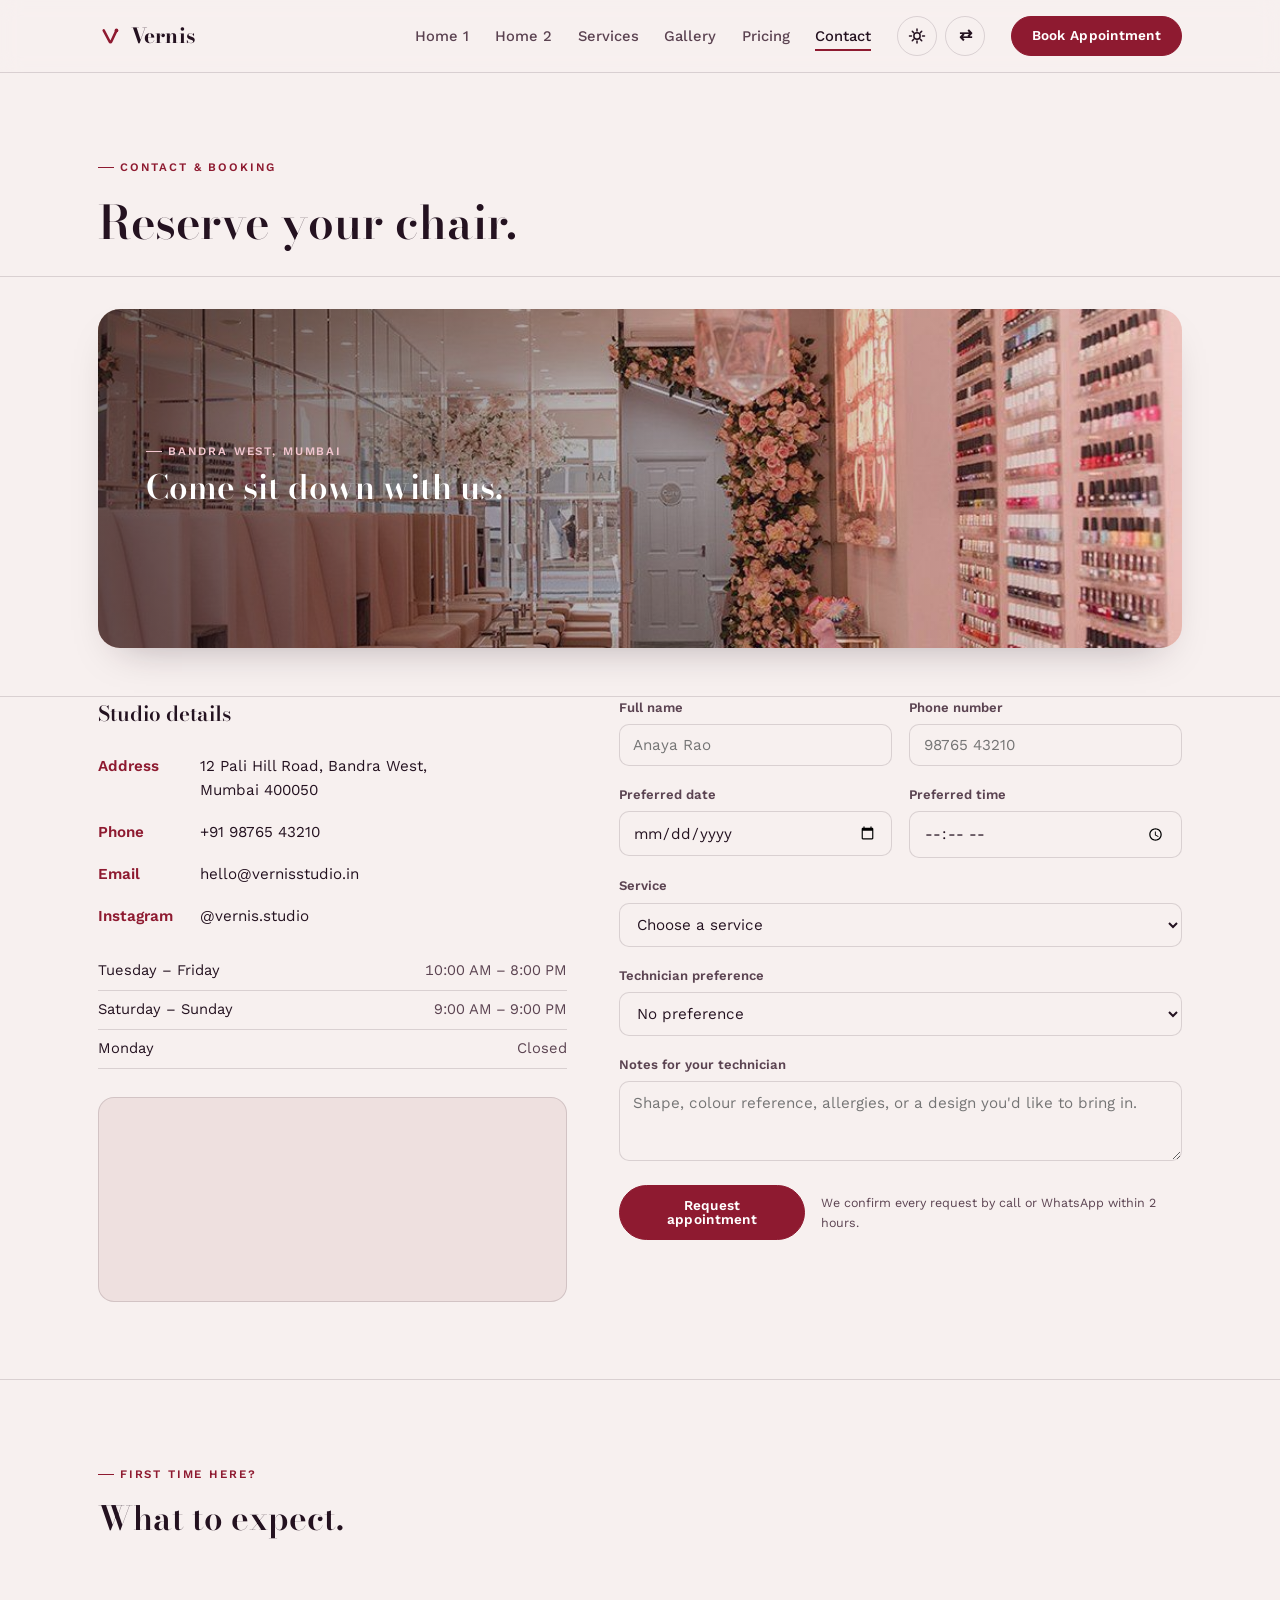
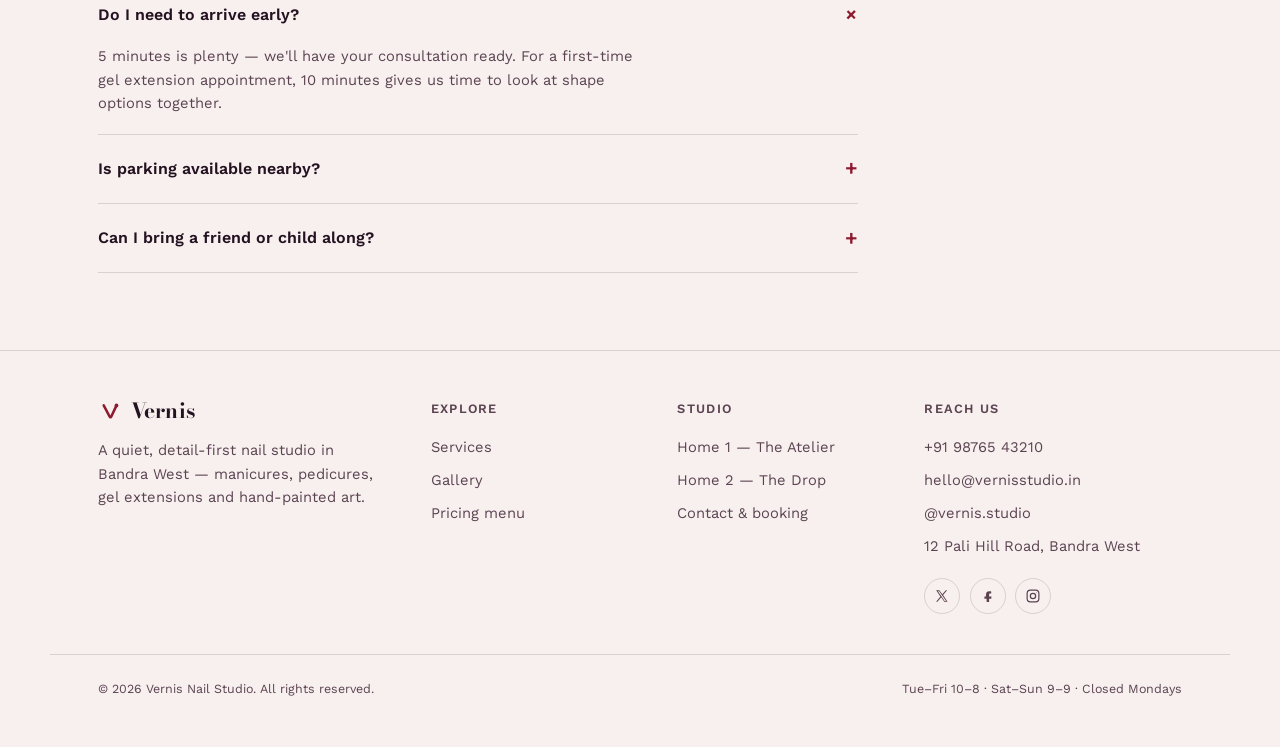
==== commit 39a7dd2a: "New brushstroke-V logo and uniform header alignment" ====
--- a/contact.html
+++ b/contact.html
@@ -17,7 +17,7 @@
 <body>
 <header class="nav">
   <div class="container nav-row">
-    <a href="index.html" class="brand"><svg class="brand-mark" viewBox="0 0 24 24" fill="currentColor" aria-hidden="true"><rect x="9.3" y="1.3" width="5.4" height="3.3" rx="1"></rect><path d="M9.9 4.4h4.2l1.7 3.3H8.2l1.7-3.3Z"></path><rect x="7" y="7.3" width="10" height="15.4" rx="2.6"></rect></svg><span>Vernis</span></a>
+    <a href="index.html" class="brand"><svg class="brand-mark" viewBox="0 0 32 32" fill="none" aria-hidden="true"><path d="M7.6 8.4 15.6 23.6a1.1 1.1 0 0 0 2-.02L24.4 9.2" stroke="currentColor" stroke-width="3.4" stroke-linecap="round"></path><circle cx="24.6" cy="8.5" r="2.5" fill="currentColor"></circle></svg><span>Vernis</span></a>
     <button class="nav-toggle" id="navToggle" aria-label="Toggle menu" aria-expanded="false"><span></span></button>
     <nav class="nav-links" id="navLinks">
       <a href="index.html" data-route="home1">Home 1</a>
@@ -172,7 +172,7 @@
 <footer>
   <div class="container foot-grid">
     <div>
-      <a href="index.html" class="brand"><svg class="brand-mark" viewBox="0 0 24 24" fill="currentColor" aria-hidden="true"><rect x="9.3" y="1.3" width="5.4" height="3.3" rx="1"></rect><path d="M9.9 4.4h4.2l1.7 3.3H8.2l1.7-3.3Z"></path><rect x="7" y="7.3" width="10" height="15.4" rx="2.6"></rect></svg><span>Vernis</span></a>
+      <a href="index.html" class="brand"><svg class="brand-mark" viewBox="0 0 32 32" fill="none" aria-hidden="true"><path d="M7.6 8.4 15.6 23.6a1.1 1.1 0 0 0 2-.02L24.4 9.2" stroke="currentColor" stroke-width="3.4" stroke-linecap="round"></path><circle cx="24.6" cy="8.5" r="2.5" fill="currentColor"></circle></svg><span>Vernis</span></a>
       <p style="margin-top:1rem;color:var(--ink-soft);font-size:.92rem;max-width:32ch;">A quiet, detail-first nail studio in Bandra West — manicures, pedicures, gel extensions and hand-painted art.</p>
     </div>
     <div>
--- a/assets/style.css
+++ b/assets/style.css
@@ -91,12 +91,13 @@
     transition:box-shadow .3s ease;
   }
   .nav.scrolled{box-shadow:0 14px 32px -22px rgba(0,0,0,.4);}
-  .nav-row{display:flex;align-items:center;gap:1rem;padding-block:1rem;}
-  .brand{display:flex;align-items:center;gap:.55rem;font-family:var(--font-display);font-size:1.3rem;font-weight:700;letter-spacing:.01em;margin-inline-end:auto;}
+  .nav-row{display:flex;align-items:center;gap:1rem;padding-block:1rem;min-height:40px;}
+  .brand{display:flex;align-items:center;gap:.55rem;font-family:var(--font-display);font-size:1.3rem;line-height:1;font-weight:700;letter-spacing:.01em;margin-inline-end:auto;}
   .brand em{font-style:italic;color:var(--lacquer);}
   .brand-mark{width:24px;height:24px;flex:none;color:var(--lacquer);}
   .nav-links{display:flex;align-items:center;gap:clamp(1rem,2vw,2rem);}
   .nav-links a{
+    display:inline-flex;align-items:center;line-height:1;
     font-size:.92rem;font-weight:500;color:var(--ink-soft);padding:.35rem 0;position:relative;white-space:nowrap;
   }
   .nav-links a::after{
@@ -115,13 +116,13 @@
   .cta:active{transform:translateY(0) scale(.97);}
   .cta.ghost{background:transparent;color:var(--lacquer);}
   .cta.ghost:hover{background:var(--lacquer);color:#fff;}
-  .nav-links a.cta{color:#fff;padding:.8rem 1.25rem;font-size:.85rem;font-weight:600;}
+  .nav-links a.cta{color:#fff;height:40px;padding:0 1.25rem;font-size:.85rem;font-weight:600;line-height:1;box-sizing:border-box;}
   .nav-links a.cta:hover{color:#fff;}
   /* ---------- Theme + direction controls ---------- */
   .nav-controls{display:flex;align-items:center;gap:.5rem;}
   .icon-btn{
     display:flex;align-items:center;justify-content:center;flex:none;
-    width:38px;height:38px;border-radius:50%;border:1px solid var(--line);
+    width:40px;height:40px;border-radius:50%;border:1px solid var(--line);
     background:transparent;color:var(--ink);cursor:pointer;
     transition:background .18s ease,border-color .18s ease,color .18s ease;
   }
@@ -153,8 +154,8 @@
       padding:1rem clamp(1.25rem,4vw,3rem) 1.5rem;gap:.9rem;display:none;
     }
     .nav-links.open{display:flex;}
-    .nav-links .cta{
-      margin-top:1.1rem;width:100%;justify-content:center;padding-block:.85rem;
+    .nav-links a.cta{
+      height:auto;margin-top:1.1rem;width:100%;justify-content:center;padding-block:.85rem;
     }
     .nav-toggle{display:flex;}
   }
@@ -227,8 +228,10 @@
   .grid.cols-4{grid-template-columns:repeat(4,1fr);}
   .grid.cols-3{grid-template-columns:repeat(3,1fr);}
   .grid.cols-2{grid-template-columns:repeat(2,1fr);}
-  @media (max-width:940px){.grid.cols-4{grid-template-columns:repeat(2,1fr);}.grid.cols-3{grid-template-columns:repeat(2,1fr);}}
-  @media (max-width:600px){.grid.cols-4,.grid.cols-3,.grid.cols-2{grid-template-columns:1fr;}}
+  @media (max-width:940px){.grid.cols-4{grid-template-columns:repeat(2,1fr);}}
+  @media (max-width:700px){.grid.cols-3{grid-template-columns:1fr;}}
+  @media (max-width:600px){.grid.cols-4,.grid.cols-2{grid-template-columns:1fr;}}
+  @media (max-width:600px){.stat-row{grid-template-columns:1fr;gap:1.25rem;}}
 
   .card{background:var(--shell);border:1px solid var(--line);border-radius:18px;padding:1.75rem;height:100%;transition:transform .35s cubic-bezier(.16,.8,.3,1),box-shadow .35s ease,border-color .35s ease;}
   .card:hover{transform:translateY(-6px);box-shadow:var(--shadow);border-color:color-mix(in srgb, var(--lacquer) 40%, var(--line));}
@@ -263,18 +266,21 @@
   .menu-row .dur{font-size:.78rem;color:var(--ink-soft);white-space:nowrap;}
 
   /* ---------- Contact ---------- */
-  .contact-grid{display:grid;grid-template-columns:1fr 1.2fr;gap:clamp(2rem,4vw,3.5rem);}
-  @media (max-width:900px){.contact-grid{grid-template-columns:1fr;}}
+  .contact-grid{display:grid;grid-template-columns:minmax(0,1fr) minmax(0,1.2fr);gap:clamp(2rem,4vw,3.5rem);}
+  @media (max-width:900px){.contact-grid{grid-template-columns:minmax(0,1fr);}}
   .info-list{display:flex;flex-direction:column;gap:1.1rem;margin-top:1.5rem;}
   .info-list li{display:flex;gap:.9rem;font-size:.95rem;}
-  .info-list .k{color:var(--lacquer);font-weight:600;min-width:5.5rem;}
+  .info-list .k{color:var(--lacquer);font-weight:600;min-width:5.5rem;flex:none;}
+  .info-list li span:last-child{flex:1;min-width:0;overflow-wrap:break-word;word-break:break-word;}
   .hours-table{width:100%;border-collapse:collapse;margin-top:1.5rem;font-size:.92rem;}
   .hours-table td{padding:.45rem 0;border-bottom:1px solid var(--line);}
   .hours-table td:last-child{text-align:right;font-variant-numeric:tabular-nums;color:var(--ink-soft);}
   .map-embed{
-    margin-top:1.75rem;border-radius:16px;border:1px solid var(--line);height:260px;
+    margin-top:1.75rem;border-radius:16px;border:1px solid var(--line);
+    width:100%;aspect-ratio:16/7;max-height:380px;
     overflow:hidden;background:var(--shell);
   }
+  @media (max-width:560px){.map-embed{aspect-ratio:4/3;}}
   .map-embed iframe{display:block;filter:saturate(.92);}
   @media (prefers-color-scheme: dark){
     :root:not([data-theme="light"]) .map-embed iframe{filter:saturate(.85) invert(.92) hue-rotate(180deg) contrast(.9);}
@@ -417,13 +423,14 @@
   .newsletter .cta{flex:none;border:none;}
 
   /* ---------- Package cards (pricing) ---------- */
-  .package-card{position:relative;border:1px solid var(--line);border-radius:18px;padding:2rem;background:var(--porcelain);transition:transform .35s cubic-bezier(.16,.8,.3,1),box-shadow .35s ease;}
+  .package-card{display:flex;flex-direction:column;position:relative;border:1px solid var(--line);border-radius:18px;padding:2rem;background:var(--porcelain);transition:transform .35s cubic-bezier(.16,.8,.3,1),box-shadow .35s ease;}
   .package-card:hover{transform:translateY(-6px);box-shadow:var(--shadow);}
   .package-card.featured:hover{transform:translateY(-8px);}
   .package-card.featured{border-color:var(--lacquer);box-shadow:var(--shadow);}
   .package-card .tag-best{position:absolute;top:-.7rem;right:1.5rem;background:var(--lacquer);color:#fff;font-size:.72rem;font-weight:700;letter-spacing:.06em;text-transform:uppercase;padding:.3rem .8rem;border-radius:999px;}
   .package-card .amount{font-family:var(--font-display);font-size:2.2rem;color:var(--lacquer);margin:.6rem 0 1rem;}
   .package-card ul{display:flex;flex-direction:column;gap:.6rem;margin-bottom:1.5rem;}
+  .package-card .cta{margin-top:auto;}
   .package-card li{font-size:.9rem;color:var(--ink-soft);padding-left:1.4rem;position:relative;}
   .package-card li::before{content:"✓";position:absolute;left:0;color:var(--lacquer);font-weight:700;}
 
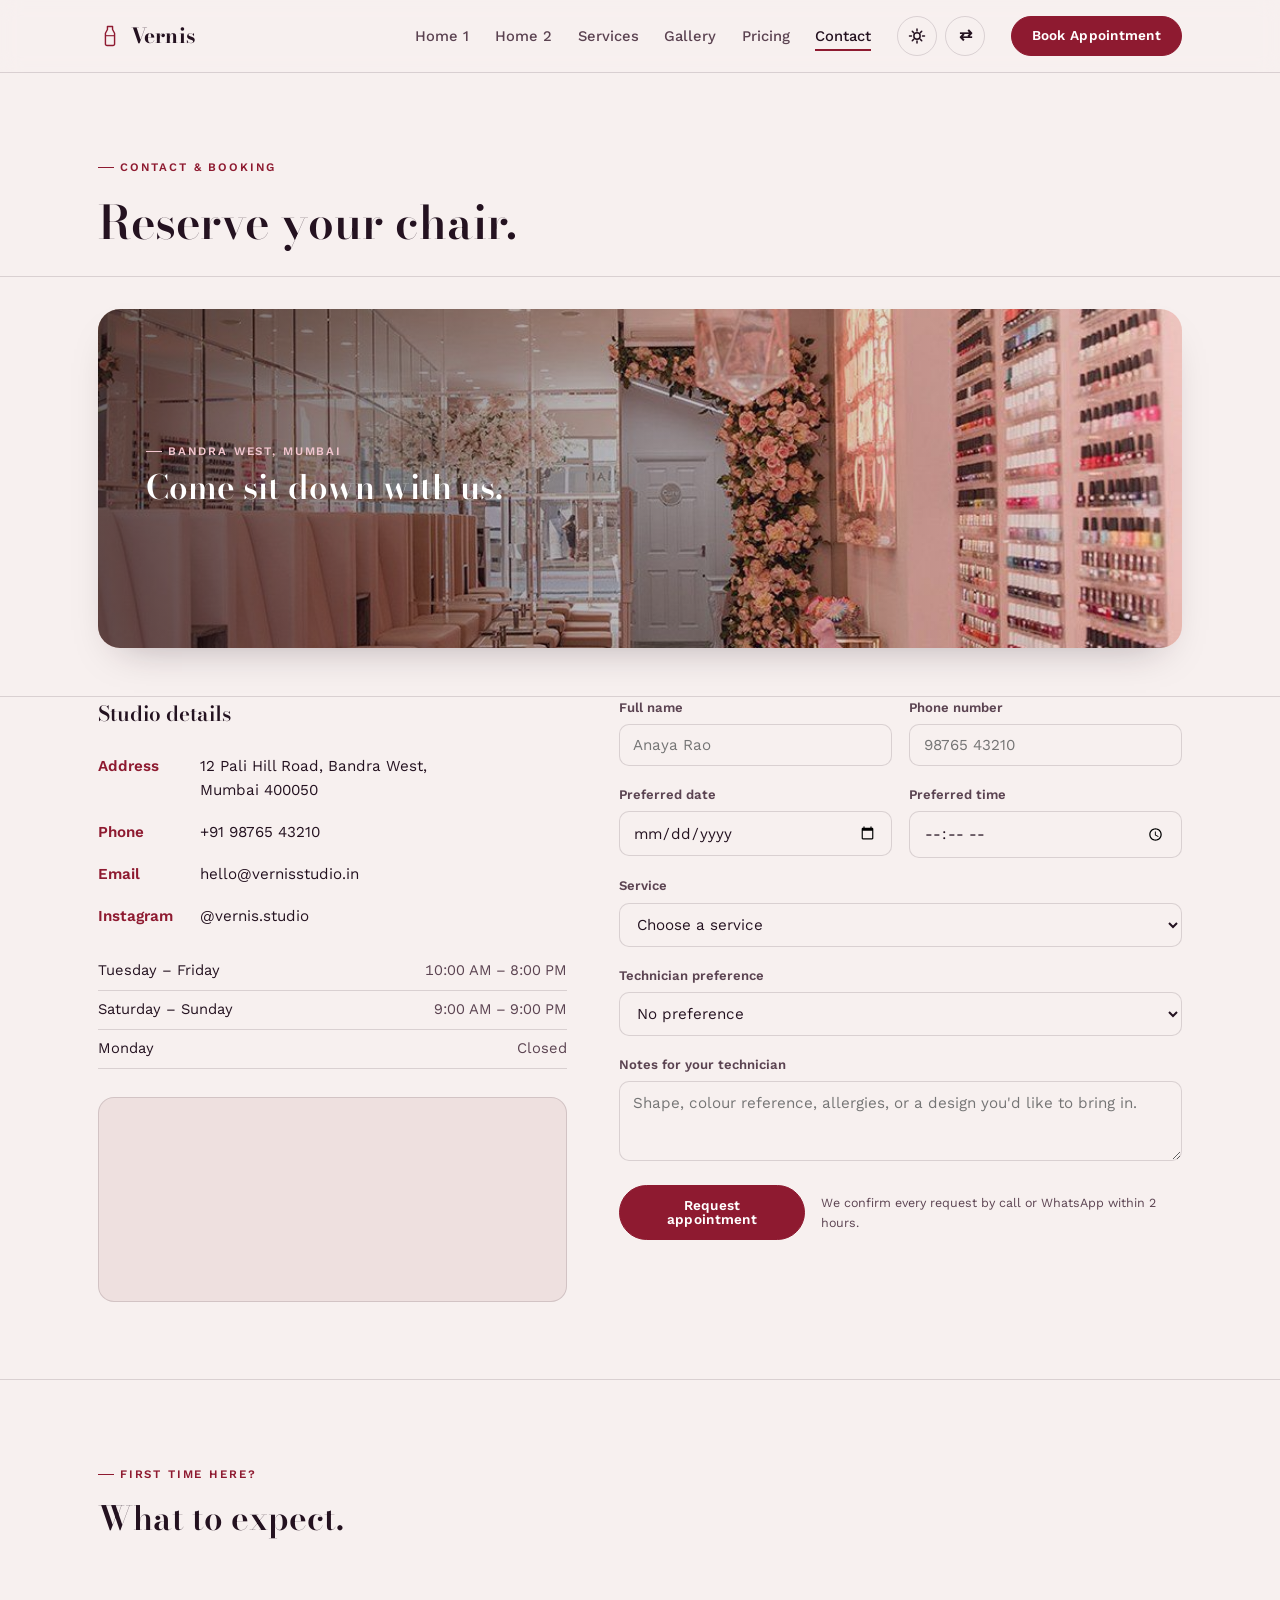
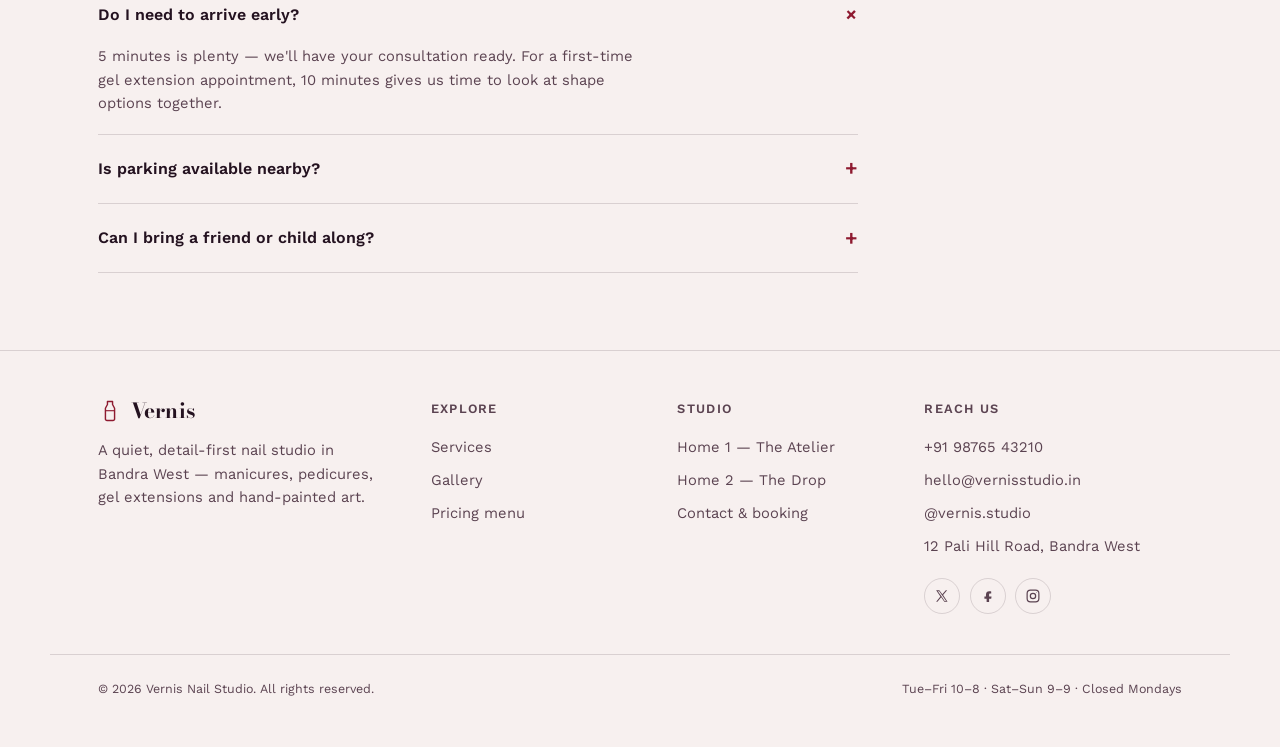
==== commit 9c6fea70: "New fine-line bottle logo and uniform header alignment" ====
--- a/contact.html
+++ b/contact.html
@@ -17,7 +17,7 @@
 <body>
 <header class="nav">
   <div class="container nav-row">
-    <a href="index.html" class="brand"><svg class="brand-mark" viewBox="0 0 32 32" fill="none" aria-hidden="true"><path d="M7.6 8.4 15.6 23.6a1.1 1.1 0 0 0 2-.02L24.4 9.2" stroke="currentColor" stroke-width="3.4" stroke-linecap="round"></path><circle cx="24.6" cy="8.5" r="2.5" fill="currentColor"></circle></svg><span>Vernis</span></a>
+    <a href="index.html" class="brand"><svg class="brand-mark" viewBox="0 0 32 32" fill="none" aria-hidden="true"><path d="M12.6 3.4h6.8v3.9l2.7 5v14.2a2.1 2.1 0 0 1-2.1 2.1H12a2.1 2.1 0 0 1-2.1-2.1V12.3l2.7-5V3.4Z" stroke="currentColor" stroke-width="1.9" stroke-linejoin="round" stroke-linecap="round"></path><line x1="9.4" y1="15.6" x2="22.6" y2="15.6" stroke="currentColor" stroke-width="1.5"></line></svg><span>Vernis</span></a>
     <button class="nav-toggle" id="navToggle" aria-label="Toggle menu" aria-expanded="false"><span></span></button>
     <nav class="nav-links" id="navLinks">
       <a href="index.html" data-route="home1">Home 1</a>
@@ -172,7 +172,7 @@
 <footer>
   <div class="container foot-grid">
     <div>
-      <a href="index.html" class="brand"><svg class="brand-mark" viewBox="0 0 32 32" fill="none" aria-hidden="true"><path d="M7.6 8.4 15.6 23.6a1.1 1.1 0 0 0 2-.02L24.4 9.2" stroke="currentColor" stroke-width="3.4" stroke-linecap="round"></path><circle cx="24.6" cy="8.5" r="2.5" fill="currentColor"></circle></svg><span>Vernis</span></a>
+      <a href="index.html" class="brand"><svg class="brand-mark" viewBox="0 0 32 32" fill="none" aria-hidden="true"><path d="M12.6 3.4h6.8v3.9l2.7 5v14.2a2.1 2.1 0 0 1-2.1 2.1H12a2.1 2.1 0 0 1-2.1-2.1V12.3l2.7-5V3.4Z" stroke="currentColor" stroke-width="1.9" stroke-linejoin="round" stroke-linecap="round"></path><line x1="9.4" y1="15.6" x2="22.6" y2="15.6" stroke="currentColor" stroke-width="1.5"></line></svg><span>Vernis</span></a>
       <p style="margin-top:1rem;color:var(--ink-soft);font-size:.92rem;max-width:32ch;">A quiet, detail-first nail studio in Bandra West — manicures, pedicures, gel extensions and hand-painted art.</p>
     </div>
     <div>
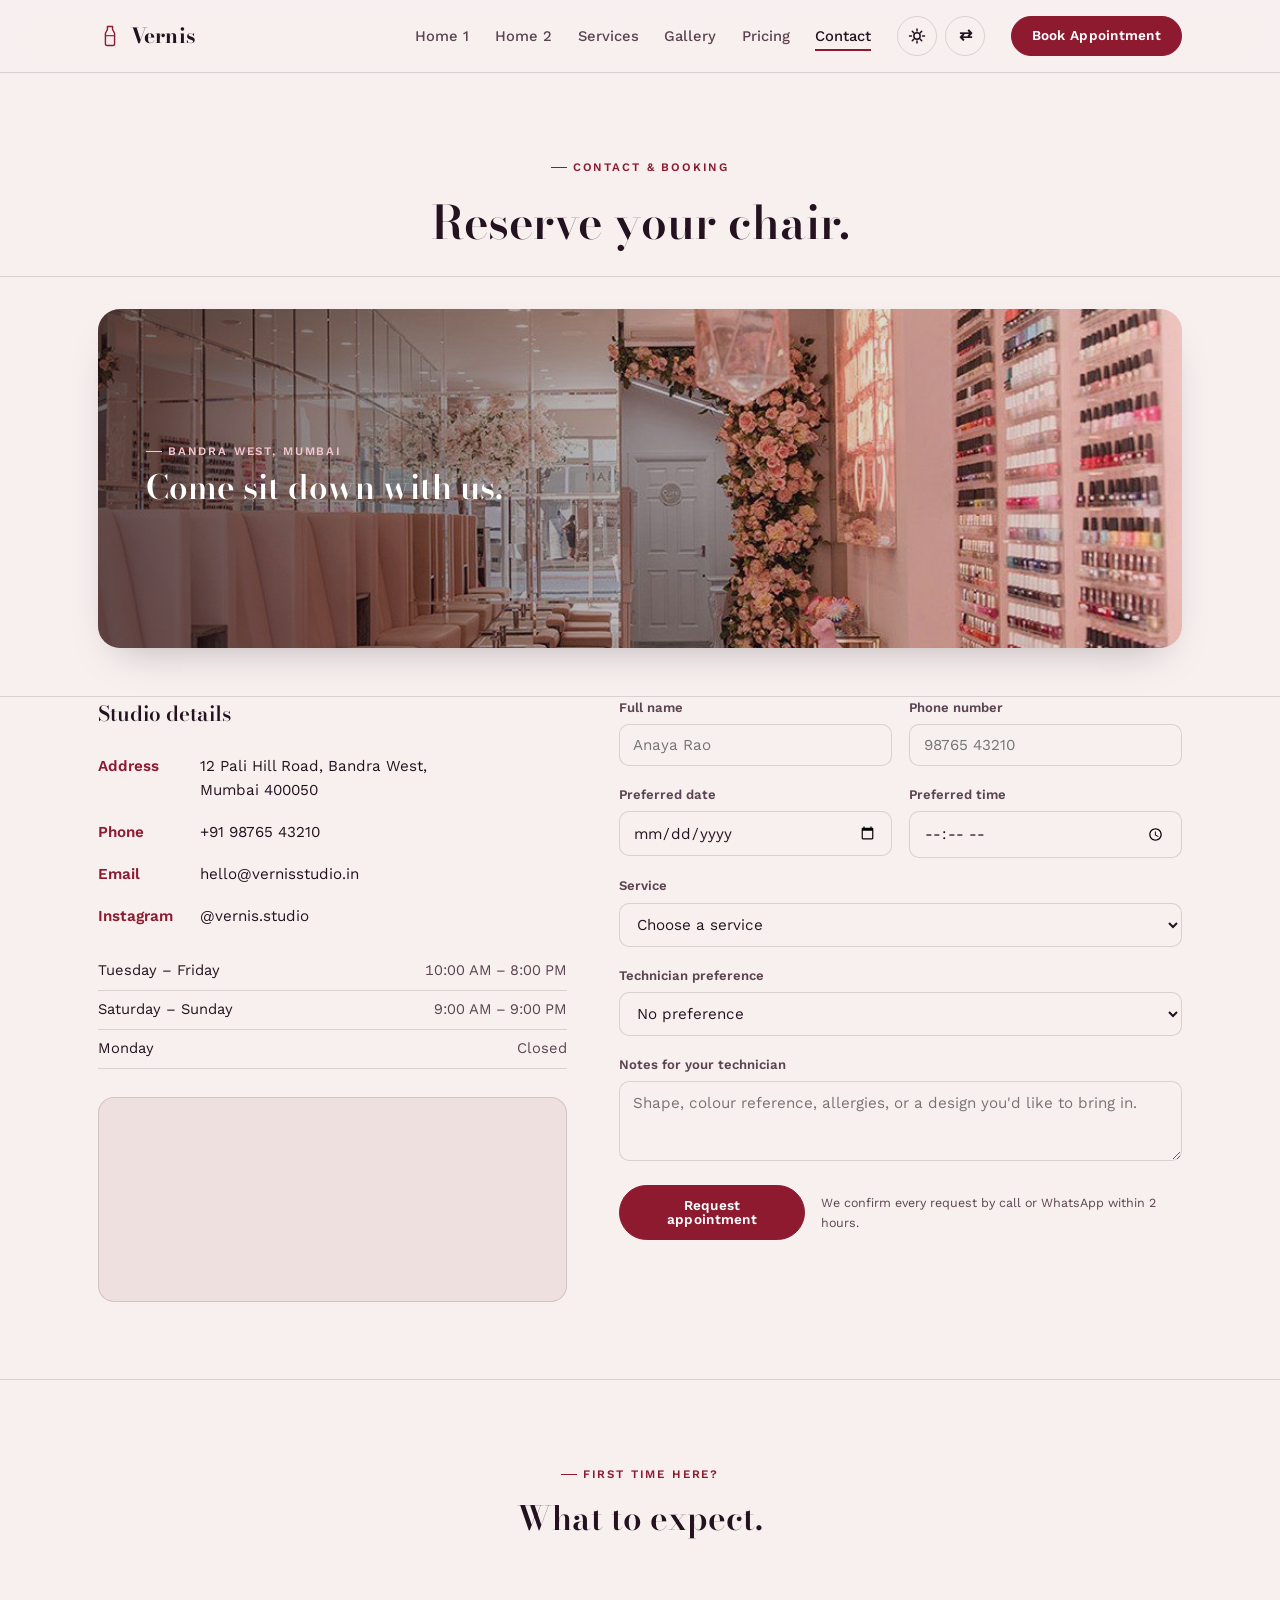
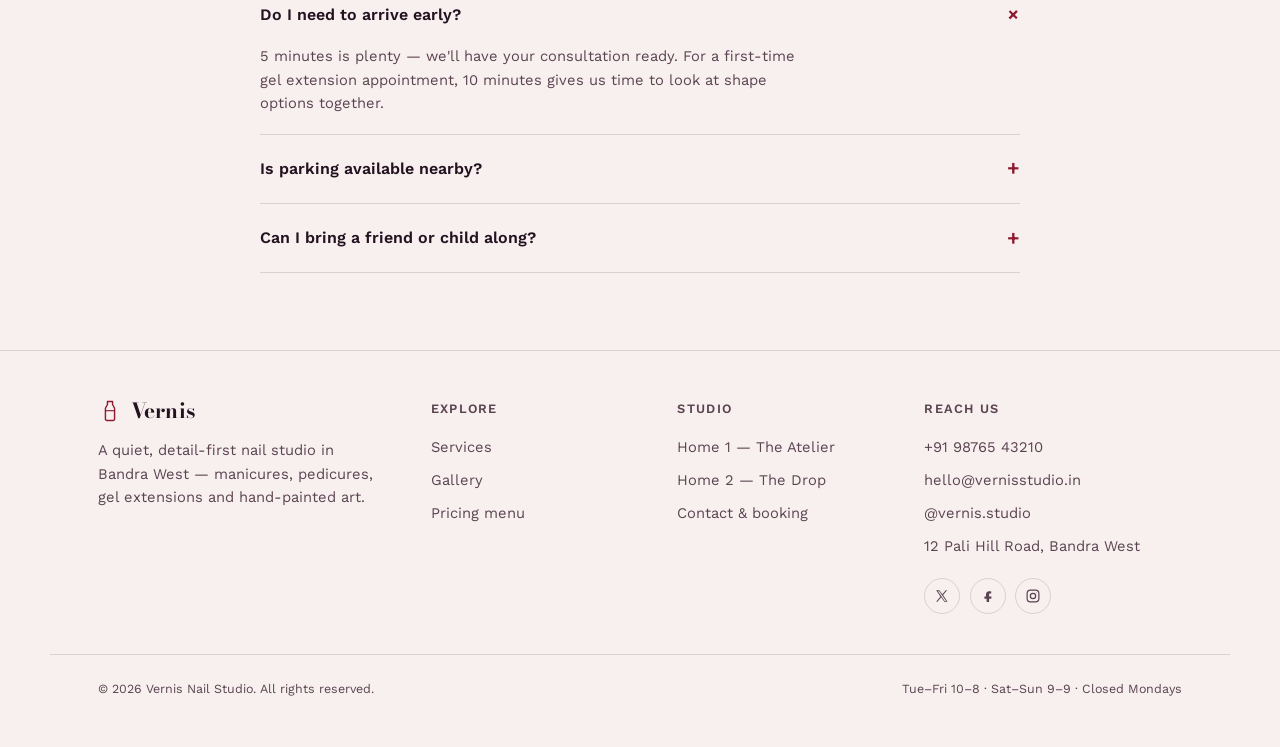
==== commit a9663855: "Center-align hero and FAQ sections across pages" ====
--- a/contact.html
+++ b/contact.html
@@ -42,8 +42,8 @@
 
 <main>
 <div class="block" style="padding-bottom:1rem;">
-      <div class="container">
-        <span class="eyebrow">Contact &amp; Booking</span>
+      <div class="container" style="text-align:center;">
+        <span class="eyebrow" style="justify-content:center;">Contact &amp; Booking</span>
         <h1 style="font-size:clamp(2.2rem,3.6vw,3.2rem);margin-top:.6rem;">Reserve your chair.</h1>
       </div>
     </div>
@@ -145,13 +145,13 @@
 
     <div class="block">
       <div class="container">
-        <div class="section-head">
+        <div class="section-head" style="justify-content:center;text-align:center;">
           <div>
-            <span class="eyebrow">First time here?</span>
+            <span class="eyebrow" style="justify-content:center;">First time here?</span>
             <h2>What to expect.</h2>
           </div>
         </div>
-        <div class="faq">
+        <div class="faq" style="margin-inline:auto;">
           <details class="faq-item" open>
             <summary>Do I need to arrive early?</summary>
             <p>5 minutes is plenty — we'll have your consultation ready. For a first-time gel extension appointment, 10 minutes gives us time to look at shape options together.</p>
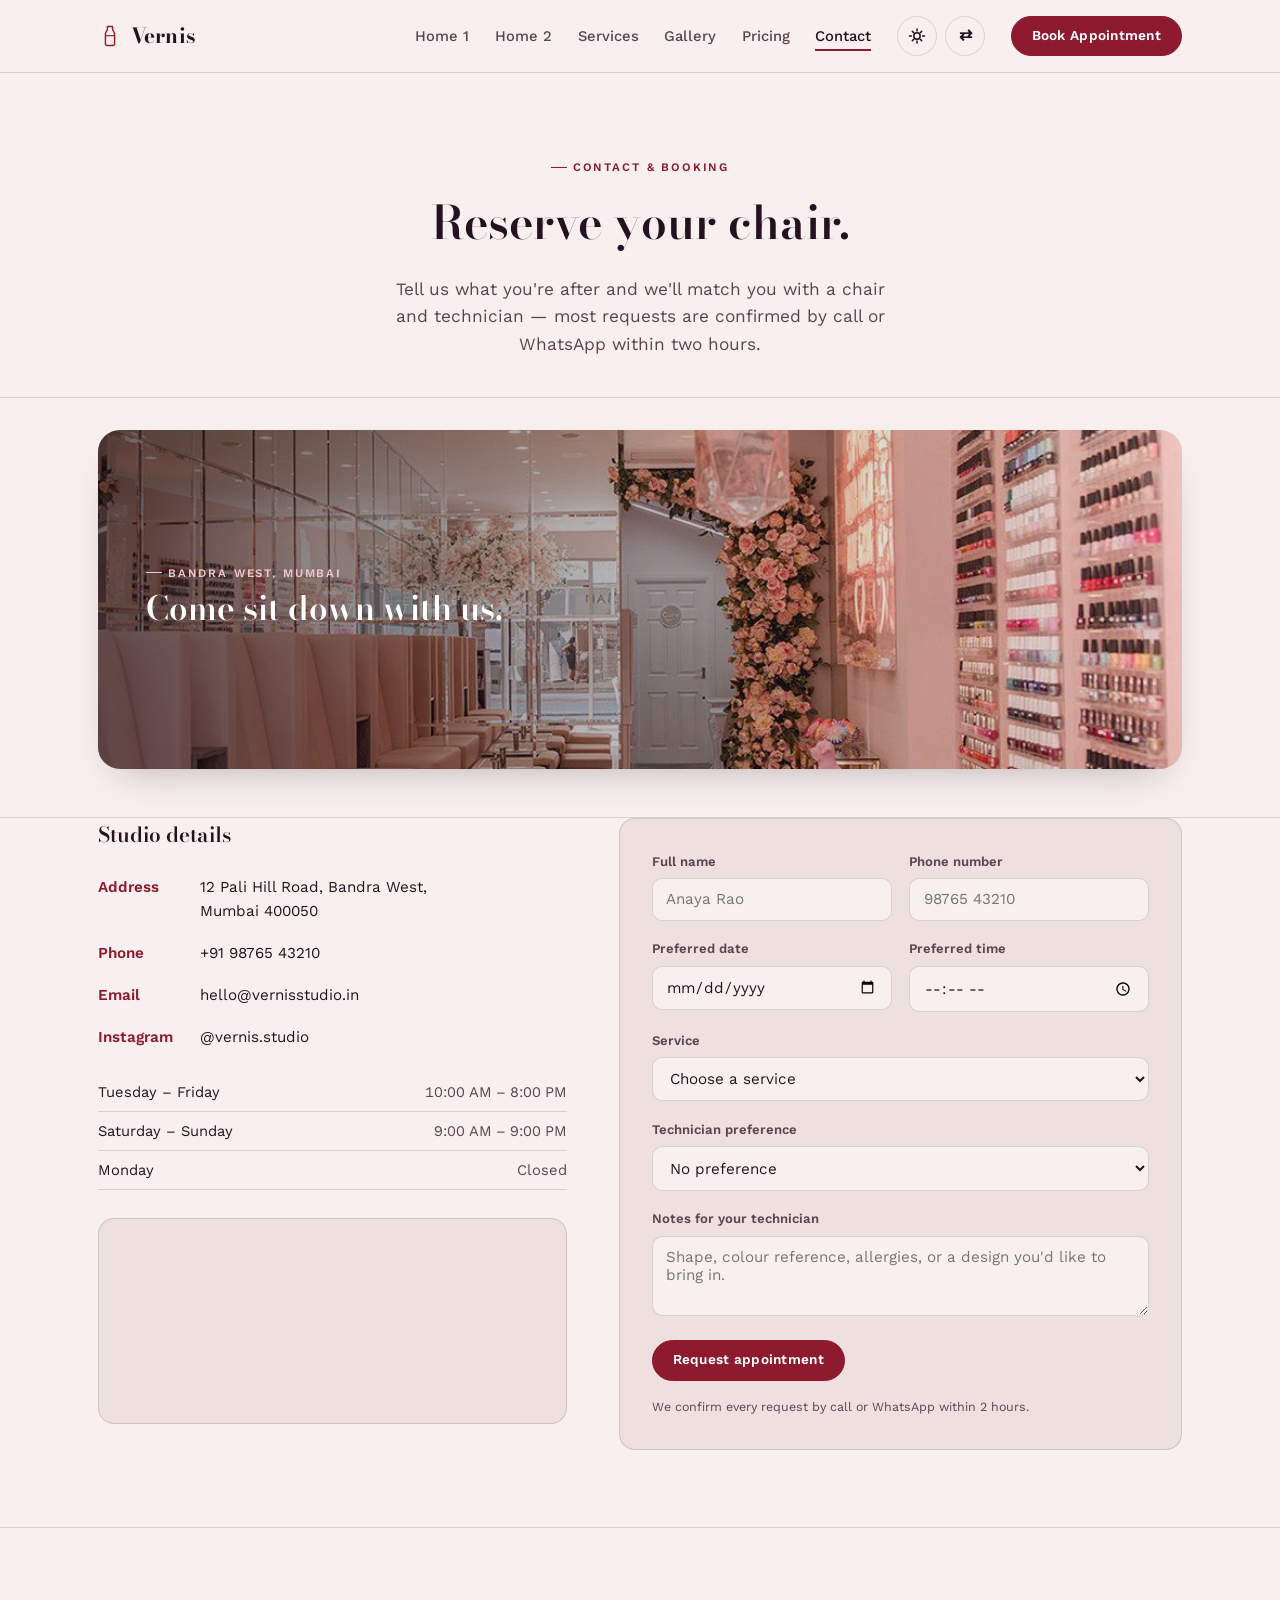
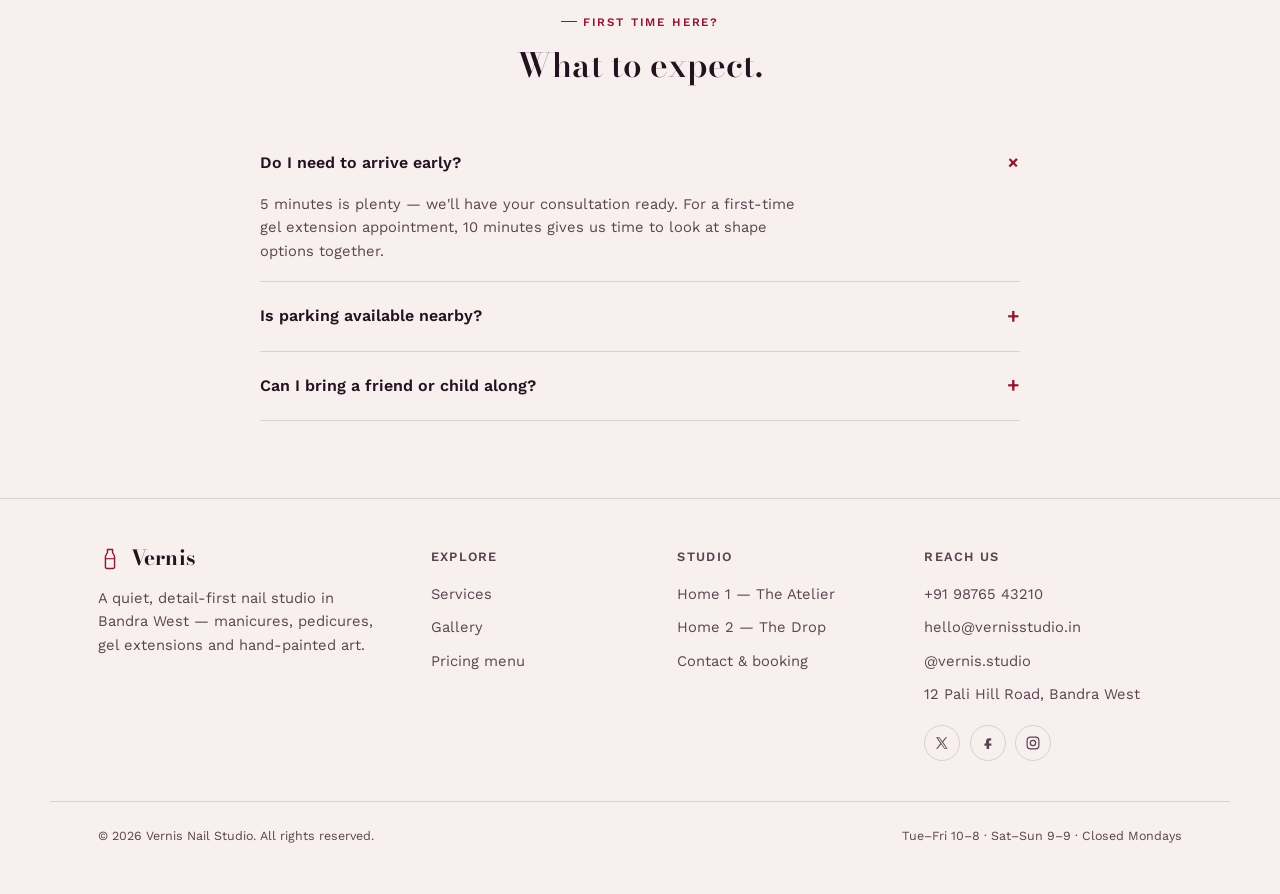
==== commit 7adb1f90: "Make hero section spacing and content consistent across Services, Gallery, Pricing, and Contact" ====
--- a/contact.html
+++ b/contact.html
@@ -41,10 +41,11 @@
 </header>
 
 <main>
-<div class="block" style="padding-bottom:1rem;">
+<div class="block" style="padding-bottom:clamp(1.5rem,3vw,2.5rem);">
       <div class="container" style="text-align:center;">
         <span class="eyebrow" style="justify-content:center;">Contact &amp; Booking</span>
         <h1 style="font-size:clamp(2.2rem,3.6vw,3.2rem);margin-top:.6rem;">Reserve your chair.</h1>
+        <p class="hero-sub" style="margin:1rem auto 0;">Tell us what you're after and we'll match you with a chair and technician — most requests are confirmed by call or WhatsApp within two hours.</p>
       </div>
     </div>
     <div class="block" style="padding-block:clamp(1.25rem,2.5vw,2rem) clamp(2rem,4vw,3rem);">
--- a/assets/style.css
+++ b/assets/style.css
@@ -202,12 +202,12 @@
   .fan:hover .nail{transform:translateY(-6px) rotate(0deg);}
 
   /* ---------- Hero ---------- */
-  .hero{display:grid;grid-template-columns:1.1fr 1fr;gap:clamp(2rem,4vw,4rem);align-items:center;padding-block:clamp(3rem,7vw,6rem);}
+  .hero{display:grid;grid-template-columns:1fr 1.15fr;gap:clamp(2rem,4vw,4rem);align-items:center;padding-block:clamp(3rem,7vw,6rem);}
   .hero h1{font-size:clamp(2.6rem,4.4vw,4.4rem);line-height:1.04;}
   .hero h1 em{font-style:italic;color:var(--lacquer);}
   .hero-sub{margin-top:1.2rem;max-width:46ch;color:var(--ink-soft);font-size:1.08rem;}
   .hero-actions{display:flex;gap:1rem;margin-top:2rem;flex-wrap:wrap;}
-  .hero-visual{display:flex;justify-content:center;padding:2rem;}
+  .hero-visual{display:flex;justify-content:center;}
   @media (max-width:940px){.hero{grid-template-columns:1fr;}.hero-visual{order:-1;padding-top:0;}}
 
   /* ---------- Hero entrance ---------- */
@@ -288,6 +288,7 @@
   :root[data-theme="dark"] .map-embed iframe{filter:saturate(.85) invert(.92) hue-rotate(180deg) contrast(.9);}
 
   form{display:flex;flex-direction:column;gap:1.1rem;}
+  #bookingForm{background:var(--shell);border:1px solid var(--line);border-radius:16px;padding:clamp(1.5rem,3vw,2rem);}
   .form-row{display:grid;grid-template-columns:1fr 1fr;gap:1.1rem;}
   @media (max-width:520px){.form-row{grid-template-columns:1fr;}}
   label{font-size:.82rem;font-weight:600;color:var(--ink-soft);display:flex;flex-direction:column;gap:.4rem;}
@@ -297,7 +298,8 @@
   }
   textarea{resize:vertical;min-height:80px;}
   input:focus,select:focus,textarea:focus{outline:none;border-color:var(--lacquer);box-shadow:0 0 0 3px color-mix(in srgb, var(--lacquer) 18%, transparent);}
-  .submit-row{display:flex;align-items:center;gap:1rem;margin-top:.4rem;}
+  .submit-row{display:flex;align-items:center;gap:1rem;margin-top:.4rem;flex-wrap:wrap;}
+  .submit-row .cta{flex:none;}
   .form-note{font-size:.78rem;color:var(--ink-soft);}
   .confirm{
     background:var(--shell);border:1px solid var(--line);border-radius:16px;padding:2rem;
@@ -335,11 +337,12 @@
   }
   .quote{font-family:var(--font-display);font-style:italic;font-size:1.4rem;line-height:1.4;max-width:34ch;}
   .quote-name{margin-top:1rem;font-family:var(--font-body);font-style:normal;font-size:.85rem;color:var(--ink-soft);}
+  .stars{color:var(--lacquer);font-size:.9rem;letter-spacing:.15em;}
 
   /* ---------- Photo frames ---------- */
   .frame{border-radius:22px;overflow:hidden;box-shadow:var(--shadow);border:1px solid var(--line);}
   .frame img{width:100%;height:100%;object-fit:cover;}
-  .hero-photo{aspect-ratio:6/5;}
+  .hero-photo{aspect-ratio:6/5;width:100%;}
   .service-photo{aspect-ratio:4/3;margin-bottom:1.1rem;}
   .service-photo img{transition:transform .35s ease;}
   .card:hover .service-photo img{transform:scale(1.045);}
@@ -418,7 +421,7 @@
   /* ---------- Newsletter ---------- */
   .newsletter{display:flex;flex-direction:row;align-items:flex-start;gap:.75rem;flex-wrap:wrap;margin-top:1.5rem;}
   .newsletter-field{display:flex;flex-direction:column;flex:1 1 220px;min-width:0;}
-  .newsletter-field input{width:100%;text-align:center;}
+  .newsletter-field input{width:100%;text-align:left;}
   .newsletter-field .form-note{margin-top:.6rem;}
   .newsletter .cta{flex:none;border:none;}
 
